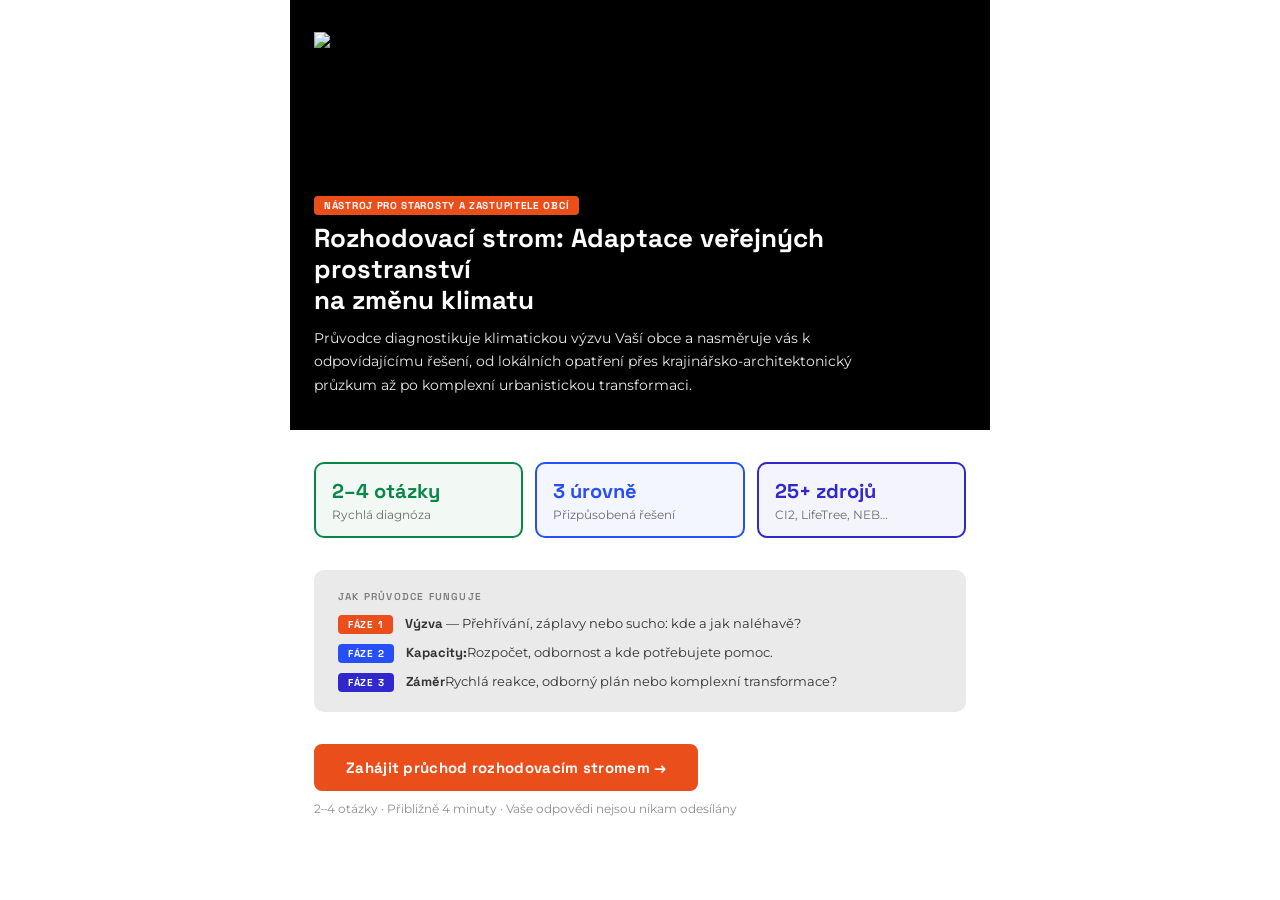
==== index.html @ 4f99ac8d "Rename klima-rozhodovaci-strom.html to index.html" ====
<!DOCTYPE html>
<html lang="cs">
<head>
<meta charset="UTF-8">
<meta name="viewport" content="width=device-width, initial-scale=1.0">
<title>Adaptace veřejných prostranství na změnu klimatu</title>
<link rel="preconnect" href="https://fonts.googleapis.com">
<link href="https://fonts.googleapis.com/css2?family=Space+Grotesk:wght@400;500;600;700&family=Montserrat:wght@400;500;600;700&display=swap" rel="stylesheet">
<style>
  *, *::before, *::after { box-sizing: border-box; margin: 0; padding: 0; }

  :root {
    --red:       #EA4E1B;
    --green:     #088747;
    --pink:      #F7B2C1;
    --yellow:    #F9B233;
    --blue:      #274FF8;
    --blue-dark: #3027CD;
    --white:     #FFFFFF;
    --gray:      #EAEAEA;
    --charcoal:  #333333;
    --black:     #000000;
    --c1: var(--green);
    --c2: var(--blue);
    --c3: var(--blue-dark);
  }

  body {
    font-family: 'Montserrat', sans-serif;
    background: #f5f5f5;
    color: var(--charcoal);
    min-height: 100vh;
  }

  #app {
    max-width: 700px;
    margin: 0 auto;
    background: var(--white);
    min-height: 100vh;
    padding: 0;
  }

  /* ── TYPOGRAPHY ── */
  .sg  { font-family: 'Space Grotesk', sans-serif; }
  .mt  { font-family: 'Montserrat', sans-serif; }
  .label { font-family: 'Space Grotesk', sans-serif; font-weight: 600; }
  .mono  { font-family: 'Space Grotesk', sans-serif; font-weight: 500; }

  /* ── VIEWS ── */
  .view { display: none; padding: 2rem 1.5rem; }
  .view.active { display: block; }

  /* ── INTRO HEADER ── */
  .intro-header {
    background: var(--black);
    margin: -2rem -1.5rem 2rem;
    padding: 2rem 1.5rem;
  }
  .intro-header h1 {
    font-family: 'Space Grotesk', sans-serif;
    font-size: 26px;
    font-weight: 700;
    color: var(--white);
    line-height: 1.2;
    margin: 8px 0 10px;
  }
  .intro-header p {
    font-size: 14px;
    color: var(--gray);
    line-height: 1.7;
    max-width: 540px;
  }

  /* ── PILL / BADGE ── */
  .pill {
    display: inline-block;
    font-family: 'Space Grotesk', sans-serif;
    font-weight: 700;
    font-size: 10px;
    letter-spacing: 0.07em;
    text-transform: uppercase;
    padding: 3px 10px;
    border-radius: 4px;
  }
  .pill-red   { background: var(--red);   color: var(--white); }
  .pill-green { background: var(--green); color: var(--white); }
  .pill-blue  { background: var(--blue);  color: var(--white); }
  .pill-dark  { background: var(--blue-dark); color: var(--white); }

  /* ── STAT CARDS ── */
  .stat-grid { display: grid; grid-template-columns: repeat(3,1fr); gap: 12px; margin-bottom: 2rem; }
  .stat-card { border-radius: 10px; padding: 14px 16px; border: 2px solid; }
  .stat-card .num { font-family: 'Space Grotesk', sans-serif; font-weight: 700; font-size: 20px; margin-bottom: 3px; }
  .stat-card .sub { font-size: 12px; opacity: 0.7; }

  /* ── INFO BOX ── */
  .info-box { background: var(--gray); border-radius: 10px; padding: 1.25rem 1.5rem; margin-bottom: 2rem; }
  .info-box .box-label { font-family: 'Space Grotesk', sans-serif; font-weight: 600; font-size: 10px; text-transform: uppercase; letter-spacing: 0.12em; opacity: 0.6; margin-bottom: 10px; }
  .phase-row { display: flex; align-items: flex-start; gap: 12px; margin-bottom: 8px; }
  .phase-row:last-child { margin-bottom: 0; }
  .phase-row p { font-size: 13px; line-height: 1.55; }
  .phase-row strong { font-family: 'Space Grotesk', sans-serif; }

  /* ── START BUTTON ── */
  .btn-start {
    background: var(--red);
    color: var(--white);
    border: none;
    border-radius: 8px;
    padding: 14px 32px;
    font-family: 'Space Grotesk', sans-serif;
    font-size: 15px;
    font-weight: 700;
    cursor: pointer;
    letter-spacing: 0.02em;
    transition: opacity 0.15s;
  }
  .btn-start:hover { opacity: 0.88; }
  .start-note { margin-top: 10px; font-size: 12px; opacity: 0.55; }

  /* ── PHASE INDICATOR ── */
  .phase-indicator {
    display: flex;
    gap: 8px;
    align-items: center;
    margin-bottom: 1.25rem;
  }
  .phase-step { display: flex; align-items: center; gap: 8px; }
  .phase-dot {
    width: 26px; height: 26px;
    border-radius: 50%;
    border: 2.5px solid;
    display: flex; align-items: center; justify-content: center;
    font-family: 'Space Grotesk', sans-serif;
    font-weight: 700;
    font-size: 11px;
    transition: all 0.2s;
    flex-shrink: 0;
  }
  .phase-dot.done, .phase-dot.active { color: var(--white); }
  .phase-dot.todo { background: transparent !important; }
  .phase-name {
    font-family: 'Space Grotesk', sans-serif;
    font-size: 12px;
    font-weight: 500;
    letter-spacing: 0.04em;
  }
  .phase-sep { font-size: 16px; font-weight: 700; color: var(--gray); }
  .phase-indicator .q-counter {
    margin-left: auto;
    font-family: 'Space Grotesk', sans-serif;
    font-size: 11px;
    font-weight: 600;
    opacity: 0.5;
    letter-spacing: 0.06em;
    text-transform: uppercase;
  }

  /* ── PROGRESS BAR ── */
  .progress-wrap { height: 4px; background: var(--gray); border-radius: 2px; margin-bottom: 2rem; overflow: hidden; }
  .progress-bar  { height: 100%; border-radius: 2px; transition: width 0.35s ease; }

  /* ── BREADCRUMB ── */
  .breadcrumb { display: flex; flex-wrap: wrap; gap: 6px; margin-bottom: 1.25rem; align-items: center; }
  .bc-tag {
    font-family: 'Space Grotesk', sans-serif;
    font-size: 11px;
    font-weight: 600;
    background: rgba(249,178,51,0.2);
    border: 1px solid var(--yellow);
    color: var(--charcoal);
    border-radius: 4px;
    padding: 3px 9px;
  }
  .bc-sep { color: var(--gray); font-size: 14px; font-weight: 700; }

  /* ── QUESTION ── */
  .question-block {
    border-left: 4px solid;
    padding-left: 1.25rem;
    margin-bottom: 1.75rem;
  }
  .question-block .phase-tag {
    font-family: 'Space Grotesk', sans-serif;
    font-size: 10px;
    font-weight: 600;
    text-transform: uppercase;
    letter-spacing: 0.14em;
    margin-bottom: 5px;
  }
  .question-block h2 {
    font-family: 'Space Grotesk', sans-serif;
    font-size: 21px;
    font-weight: 700;
    color: var(--black);
    line-height: 1.3;
    margin-bottom: 6px;
  }
  .question-block .hint { font-size: 13px; opacity: 0.65; line-height: 1.55; }

  /* ── OPTIONS ── */
  .options { display: grid; gap: 10px; margin-bottom: 1.5rem; }
  .option-btn {
    background: var(--white);
    border: 1.5px solid var(--gray);
    border-radius: 10px;
    padding: 15px 18px;
    cursor: pointer;
    text-align: left;
    font-family: 'Montserrat', sans-serif;
    transition: all 0.15s ease;
    display: flex;
    align-items: flex-start;
    gap: 14px;
    width: 100%;
  }
  .option-btn:hover { border-color: rgba(0,0,0,0.3); }
  .option-btn.selected { box-shadow: 0 0 0 3px rgba(0,0,0,0.08); }
  .radio-dot {
    width: 20px; height: 20px;
    border-radius: 50%;
    border: 2px solid var(--gray);
    flex-shrink: 0;
    margin-top: 2px;
    display: flex; align-items: center; justify-content: center;
    transition: all 0.15s;
  }
  .radio-inner { width: 8px; height: 8px; border-radius: 50%; background: var(--white); display: none; }
  .option-btn.selected .radio-dot { border-color: var(--white); background: rgba(255,255,255,0.25); }
  .option-btn.selected .radio-inner { display: block; }
  .option-content { flex: 1; }
  .option-head { display: flex; justify-content: space-between; align-items: flex-start; gap: 8px; margin-bottom: 3px; }
  .option-text { font-family: 'Space Grotesk', sans-serif; font-weight: 600; font-size: 14px; transition: color 0.15s; }
  .option-desc { font-size: 12px; line-height: 1.55; opacity: 0.7; transition: color 0.15s; }
  .option-btn.selected .option-desc { opacity: 0.82; color: var(--white); }
  .level-hint {
    font-family: 'Space Grotesk', sans-serif;
    font-size: 10px;
    font-weight: 700;
    padding: 2px 7px;
    border-radius: 4px;
    flex-shrink: 0;
    text-transform: uppercase;
    letter-spacing: 0.06em;
  }

  /* ── NAV BUTTONS ── */
  .nav-row { display: flex; gap: 10px; align-items: center; flex-wrap: wrap; }
  .btn-proceed {
    border: none; border-radius: 8px;
    padding: 13px 28px;
    font-family: 'Space Grotesk', sans-serif;
    font-size: 14px; font-weight: 700;
    cursor: pointer;
    letter-spacing: 0.02em;
    transition: all 0.2s ease;
  }
  .btn-proceed:disabled { cursor: not-allowed; opacity: 0.5; background: var(--gray); color: var(--charcoal); }
  .btn-back {
    background: transparent; border: none;
    color: var(--charcoal);
    font-family: 'Space Grotesk', sans-serif;
    font-size: 13px; font-weight: 600;
    cursor: pointer; opacity: 0.55; padding: 4px 0;
  }
  .btn-back:hover { opacity: 1; }

  /* ── RESULT ── */
  .result-header {
    margin: -2rem -1.5rem 1.75rem;
    padding: 1.5rem 1.5rem;
  }
  .result-header .result-meta {
    display: flex; gap: 8px; margin-bottom: 8px; flex-wrap: wrap; align-items: center;
  }
  .result-header h2 {
    font-family: 'Space Grotesk', sans-serif;
    font-size: 24px; font-weight: 700;
    color: var(--white);
    line-height: 1.2;
    margin-bottom: 6px;
  }
  .result-header .subtitle { font-size: 13px; color: var(--white); opacity: 0.85; line-height: 1.6; max-width: 520px; }

  .profile-box { background: var(--gray); border-radius: 10px; padding: 14px 18px; margin-bottom: 1.5rem; }
  .profile-box .box-label { font-family: 'Space Grotesk', sans-serif; font-weight: 600; font-size: 10px; text-transform: uppercase; letter-spacing: 0.1em; margin-bottom: 8px; }
  .profile-tags { display: flex; flex-wrap: wrap; gap: 6px; }
  .profile-tag {
    font-family: 'Space Grotesk', sans-serif;
    font-size: 12px; font-weight: 600;
    background: var(--white);
    border: 1.5px solid var(--gray);
    color: var(--charcoal);
    border-radius: 5px; padding: 4px 10px;
  }

  .meta-grid { display: grid; grid-template-columns: repeat(3,1fr); gap: 10px; margin-bottom: 1.5rem; }
  .meta-card { background: var(--gray); border-radius: 8px; padding: 12px 14px; }
  .meta-card .mc-label { font-size: 10px; text-transform: uppercase; letter-spacing: 0.1em; opacity: 0.55; margin-bottom: 3px; font-family: 'Space Grotesk', sans-serif; }
  .meta-card .mc-val { font-family: 'Space Grotesk', sans-serif; font-size: 12px; font-weight: 600; color: var(--black); line-height: 1.4; }

  .description {
    font-size: 14px; line-height: 1.75; margin-bottom: 1.75rem;
    border-left: 3px solid;
    padding-left: 1rem;
  }

  .steps-label { font-family: 'Space Grotesk', sans-serif; font-size: 10px; font-weight: 600; text-transform: uppercase; letter-spacing: 0.12em; margin-bottom: 10px; }
  .steps-list { display: grid; gap: 10px; margin-bottom: 1.75rem; }
  .step-item { display: flex; gap: 14px; align-items: flex-start; background: var(--gray); border-radius: 8px; padding: 14px 16px; }
  .step-num {
    border-radius: 50%;
    width: 26px; height: 26px;
    display: flex; align-items: center; justify-content: center;
    font-family: 'Space Grotesk', sans-serif;
    font-size: 11px; font-weight: 700;
    color: var(--white);
    flex-shrink: 0; margin-top: 1px;
  }
  .step-name { font-family: 'Space Grotesk', sans-serif; font-weight: 600; font-size: 14px; color: var(--black); margin-bottom: 3px; }
  .step-desc { font-size: 13px; line-height: 1.6; opacity: 0.8; }

  .next-step-box { border-radius: 10px; padding: 16px 18px; margin-bottom: 1.5rem; border: 1.5px solid; }
  .next-step-box .ns-label { font-family: 'Space Grotesk', sans-serif; font-size: 10px; font-weight: 600; text-transform: uppercase; letter-spacing: 0.12em; margin-bottom: 5px; }
  .next-step-box p { font-size: 14px; line-height: 1.7; color: var(--black); }

  .upgrade-box { display: flex; gap: 12px; align-items: flex-start; background: var(--gray); border-radius: 8px; padding: 14px 16px; margin-bottom: 1.5rem; }
  .upgrade-box .arrow { font-size: 18px; flex-shrink: 0; margin-top: 1px; color: var(--yellow); }
  .upgrade-box p { font-size: 13px; line-height: 1.6; }

  /* SOURCES */
  .section-label { font-family: 'Space Grotesk', sans-serif; font-size: 10px; font-weight: 600; text-transform: uppercase; letter-spacing: 0.12em; opacity: 0.6; margin-bottom: 10px; color: var(--charcoal); }
  .sources-list { display: grid; gap: 7px; margin-bottom: 1.5rem; }
  .source-row { display: flex; gap: 10px; align-items: baseline; font-size: 13px; }
  .source-tag { font-family: 'Space Grotesk', sans-serif; font-size: 11px; font-weight: 700; padding: 1px 8px; border-radius: 4px; flex-shrink: 0; }

  /* LITERATURE */
  .lit-section { border-top: 2px solid var(--gray); padding-top: 1.5rem; margin-bottom: 1.5rem; }
  .lit-label { font-family: 'Space Grotesk', sans-serif; font-size: 10px; font-weight: 600; text-transform: uppercase; letter-spacing: 0.12em; margin-bottom: 12px; }
  .lit-list { display: grid; gap: 10px; }
  .lit-item { background: var(--gray); border-radius: 8px; padding: 14px 16px; border-left: 3px solid; }
  .lit-title { font-family: 'Space Grotesk', sans-serif; font-weight: 600; font-size: 14px; color: var(--black); margin-bottom: 2px; }
  .lit-author { font-family: 'Space Grotesk', sans-serif; font-size: 11px; font-weight: 500; margin-bottom: 6px; letter-spacing: 0.04em; }
  .lit-desc { font-size: 13px; line-height: 1.6; opacity: 0.8; margin-bottom: 5px; }
  .lit-url { font-family: 'Space Grotesk', sans-serif; font-size: 11px; opacity: 0.55; }

  .btn-show-more {
    margin-top: 12px; background: transparent;
    border: 1.5px solid;
    border-radius: 7px; padding: 8px 18px;
    font-family: 'Space Grotesk', sans-serif;
    font-size: 12px; font-weight: 700; letter-spacing: 0.04em;
    cursor: pointer;
  }

  /* FOOTER ACTIONS */
  .result-footer { border-top: 1px solid var(--gray); padding-top: 1.25rem; display: flex; gap: 10px; flex-wrap: wrap; align-items: center; }
  .btn-restart {
    background: var(--black); color: var(--white); border: none;
    border-radius: 7px; padding: 10px 22px;
    font-family: 'Space Grotesk', sans-serif; font-size: 13px; font-weight: 700;
    cursor: pointer;
  }
  .btn-edit {
    background: transparent; border: 1.5px solid var(--gray);
    color: var(--charcoal); border-radius: 7px; padding: 10px 18px;
    font-family: 'Space Grotesk', sans-serif; font-size: 13px; font-weight: 600;
    cursor: pointer;
  }
  .footer-contact { margin-left: auto; font-size: 12px; opacity: 0.6; }

  @media (max-width: 480px) {
    .stat-grid { grid-template-columns: repeat(3,1fr); gap: 8px; }
    .stat-card .num { font-size: 16px; }
    .meta-grid { grid-template-columns: 1fr 1fr; }
    .meta-grid .meta-card:last-child { grid-column: span 2; }
  }
</style>
</head>
<body
<div id="app">

  <!-- ── INTRO ── -->
  <div id="view-intro" class="view active">
    <div class="intro-header">
      <img src="Be_Ready_logo.png" style="height:150px; margin-bottom:12px; display:block;">
      <span class="pill pill-red">Nástroj pro starosty a zastupitele obcí</span>
      <h1>Rozhodovací strom: Adaptace veřejných prostranství<br>na změnu klimatu</h1>
      <p>Průvodce diagnostikuje klimatickou výzvu Vaší obce a nasměruje vás k odpovídajícímu řešení, od lokálních opatření přes krajinářsko-architektonický průzkum až po komplexní urbanistickou transformaci.</p>
    </div>

    <div class="stat-grid">
      <div class="stat-card" style="border-color:var(--green);background:rgba(8,135,71,0.05)">
        <div class="num" style="color:var(--green)">2–4 otázky</div>
        <div class="sub">Rychlá diagnóza</div>
      </div>
      <div class="stat-card" style="border-color:var(--blue);background:rgba(39,79,248,0.05)">
        <div class="num" style="color:var(--blue)">3 úrovně</div>
        <div class="sub">Přizpůsobená řešení</div>
      </div>
      <div class="stat-card" style="border-color:var(--blue-dark);background:rgba(48,39,205,0.05)">
        <div class="num" style="color:var(--blue-dark)">25+ zdrojů</div>
        <div class="sub">CI2, LifeTree, NEB…</div>
      </div>
    </div>

    <div class="info-box">
      <div class="box-label">Jak průvodce funguje</div>
      <div class="phase-row">
        <span class="pill pill-red" style="flex-shrink:0;margin-top:2px">Fáze 1</span>
        <p><strong>Výzva</strong> — Přehřívání, záplavy nebo sucho: kde a jak naléhavě?</p>
      </div>
      <div class="phase-row">
        <span class="pill pill-blue" style="flex-shrink:0;margin-top:2px">Fáze 2</span>
        <p><strong>Kapacity:</strong>Rozpočet, odbornost a kde potřebujete pomoc.</p>
      </div>
      <div class="phase-row" style="margin-bottom:0">
        <span class="pill pill-dark" style="flex-shrink:0;margin-top:2px">Fáze 3</span>
        <p><strong>Záměr</strong>Rychlá reakce, odborný plán nebo komplexní transformace?</p>
      </div>
    </div>

    <button class="btn-start" onclick="startApp()">Zahájit průchod rozhodovacím stromem →</button>
    <p class="start-note">2–4 otázky · Přibližně 4 minuty · Vaše odpovědi nejsou nikam odesílány</p>
  </div>

  <!-- ── QUESTION ── -->
  <div id="view-question" class="view">
    <div class="phase-indicator" id="phase-indicator"></div>
    <div class="progress-wrap"><div class="progress-bar" id="progress-bar"></div></div>
    <div class="breadcrumb" id="breadcrumb"></div>
    <div class="question-block" id="question-block">
      <div class="phase-tag" id="q-phase-tag"></div>
      <h2 id="q-text"></h2>
      <p class="hint" id="q-hint"></p>
    </div>
    <div class="options" id="options-list"></div>
    <div class="nav-row">
      <button class="btn-proceed" id="btn-proceed" disabled onclick="proceed()">Pokračovat →</button>
      <button class="btn-back" id="btn-back" onclick="goBack()">← Úvod</button>
    </div>
  </div>

  <!-- ── RESULT ── -->
  <div id="view-result" class="view">
    <div class="result-header" id="result-header">
      <div class="result-meta" id="result-meta"></div>
      <h2 id="result-title"></h2>
      <p class="subtitle" id="result-subtitle"></p>
    </div>
    <div class="breadcrumb" id="result-breadcrumb"></div>
    <div class="profile-box" id="profile-box">
      <div class="box-label" id="profile-label"></div>
      <div class="profile-tags" id="profile-tags"></div>
    </div>
    <div class="meta-grid" id="meta-grid"></div>
    <p class="description" id="result-desc"></p>
    <div id="steps-section"></div>
    <div class="next-step-box" id="next-step-box">
      <div class="ns-label" id="ns-label"></div>
      <p id="next-step-text"></p>
    </div>
    <div id="upgrade-box"></div>
    <div class="sources-list" id="sources-list" style="margin-bottom:0"></div>
    <div style="margin-bottom:1.5rem"></div>
    <div class="lit-section" id="lit-section"></div>
    <div class="result-footer">
      <button class="btn-restart" onclick="restart()">← Začít znovu</button>
      <button class="btn-edit" onclick="editAnswers()">← Upravit odpovědi</button>
      <span class="footer-contact"><strong>JINAG</strong> — jinag.eu &nbsp;·&nbsp; <strong>CoolRegion</strong> — data.coolregion.eu</span>
    </div>
  </div>

</div>

<script>
// ══════════════════════════════════════════════════════════════════
// DATA
// ══════════════════════════════════════════════════════════════════

const TREE = {
  problem: {
    fazeLabel:"Porozumění výzvě", fazeIndex:0,
    otazka:"Jaký klimatický problém je ve Vaší obci nejviditelnější?",
    napoveda:"Vyberte klimatický problém, který dnes nejvíce ovlivňuje vaše obyvatele.",
    moznosti:[
      {id:"teplo",   text:"Nadměrné vedro a přehřívání veřejného prostravtsví",         popis:"Lokální tepelný ostrov, chybí stín, obyvatelé se vyhýbají tomu pobývat venku",  next:"nalehavost_ostatni"},
      {id:"dest",    text:"Přívalové srážky, záplavy a rychlý odtok vody", popis:"Přetížená kanalizace, zaplavené ulice, srážky se nevyužívají",      next:"nalehavost_ostatni"},
      {id:"sucho",   text:"Sucho, umírající nebo chybějící zeleň",         popis:"Stresovaná vegetace, chřadnoucí stromy, nedostatek vody pro zálivku",next:"nalehavost_ostatni"},
      {id:"vsechno", text:"Kombinace více klimatických stresů najednou",   popis:"Vedro, záplavy i sucho aneb obec řeší více výzev současně",            next:"nalehavost_vsechno"},
    ],
  },
  nalehavost_vsechno:{
    fazeLabel:"Porozumění výzvě", fazeIndex:0,
    otazka:"Jak naléhavě obyvatelé vnímají kombinaci těchto problémů?",
    napoveda:"Při kombinaci více výzev je naléhavost klíčovým faktorem pro volbu přístupu.",
    moznosti:[
      {id:"kriticke",   text:"Způsobuje vážné škody nebo zdravotní rizika",  popis:"Škody na majetku, zdravotní dopady, viditelná krize",             next:{result:3}},
      {id:"zhorsuje",   text:"Každý rok se situace zhoršuje, lidé si stěžují",popis:"Rostoucí nespokojenost, viditelné zhoršení prostředí",           next:"cil_vsechno"},
      {id:"proaktivni", text:"Jednáme proaktivně — ještě žádná velká krize", popis:"Chceme být před problémem o krok napřed",                         next:"cil_vsechno"},
    ],
  },
  cil_vsechno:{
    fazeLabel:"Váš záměr", fazeIndex:2,
    otazka:"Co je pro vaši obec v tuto chvíli nejdůležitější?",
    napoveda:"Zvolte, co je nejupřímnější — ne co zní nejambiciózněji.",
    moznosti:[
      {id:"transformace",text:"Komplexní dlouhodobá proměna celé obce",  popis:"Zásadně přeměnit fungování veřejných prostranství a infrastruktury",next:{result:3}},
      {id:"rychle",      text:"Viditelné výsledky ještě tuto sezónu",    popis:"Něco, co obyvatelé rychle uvidí, využijí a ocení",                  next:"rozpocet_vsechno"},
      {id:"plan",        text:"Nejprve odborná analýza a plán",          popis:"Porozumět celkovému obrazu před přijetím zásadních závazků",         next:"rozpocet_vsechno"},
    ],
  },
  rozpocet_vsechno:{
    fazeLabel:"Vaše kapacity", fazeIndex:1,
    otazka:"Jaký rozpočet je vaše obec schopna reálně mobilizovat?",
    napoveda:"Zahrňte i dotace nebo prostředky EU, o které se momentálně ucházíte.",
    moznosti:[
      {id:"maly",   text:"Do 500 000 Kč",              popis:"Malé cílené intervence z provozního rozpočtu",             next:{result:2}},
      {id:"stredni",text:"500 000 – 2 500 000 Kč",    popis:"Výraznější projekt s odbornou podporou a ev. dotací",       next:{result:2}},
      {id:"velky",  text:"2 500 000 – 12 000 000 Kč", popis:"Významná transformace, pravděpodobně s dotační podporou",   next:{result:3}},
      {id:"velky2", text:"Nad 12 000 000 Kč",         popis:"Zásadní investice se spolufinancováním EU nebo státu",      next:{result:3}},
    ],
  },
  nalehavost_ostatni:{
    fazeLabel:"Porozumění výzvě", fazeIndex:0,
    otazka:"Jak naléhavě obyvatelé tento problém pociťují?",
    napoveda:"Buďte upřímní, tato odpověď přímo určuje doporučený postup.",
    moznosti:[
      {id:"kriticke",   text:"Způsobuje vážné škody nebo zdravotní rizika",  popis:"Škody na majetku, zdravotní dopady, viditelná krize",             next:"kde_ostatni"},
      {id:"zhorsuje",   text:"Každý rok se situace zhoršuje, lidé si stěžují",popis:"Rostoucí nespokojenost, viditelné zhoršení prostředí",           next:{result:2}},
      {id:"proaktivni", text:"Jednáme proaktivně — ještě žádná velká krize", popis:"Chceme být před problémem o krok napřed",                         next:"kapacita_ostatni"},
    ],
  },
  kde_ostatni:{
    fazeLabel:"Porozumění výzvě", fazeIndex:0,
    otazka:"Kde se problém projevuje nejcitelněji?",
    napoveda:"Rozsah zasaženého území určuje, zda potřebujete systémový nebo lokální přístup.",
    moznosti:[
      {id:"vsude",   text:"Napříč celou obcí — systémový problém",   popis:"Žádné jedno místo — je to o celkové klimatické odolnosti území", next:{result:3}},
      {id:"namesti", text:"Centrální náměstí nebo veřejný plac",     popis:"Konkrétní plocha, která naléhavě potřebuje pozornost",           next:{result:2}},
      {id:"ulice",   text:"Ulice a silniční koridory",               popis:"Liniové prostory — přehřáté, bez stínu, špatně odvodněné",      next:{result:2}},
      {id:"parky",   text:"Parky a zelené plochy",                   popis:"Stávající zeleň, která trpí, nebo oblasti, kde výrazně chybí",  next:{result:2}},
      {id:"sidliste",text:"Sídlištní zástavba a vnitroblky",         popis:"Veřejná zeleň na sídlišti neplní svou funkci",                  next:{result:2}},
    ],
  },
  kapacita_ostatni:{
    fazeLabel:"Vaše kapacity", fazeIndex:1,
    otazka:"Jakou odbornou kapacitu vaše obec disponuje?",
    napoveda:"Přemýšlejte o technických zaměstnancích a jejich relevantních zkušenostech.",
    moznosti:[
      {id:"silna",   text:"Zvládneme to interně",                        popis:"Zaměstnanci s technickým zázemím relevantním pro tuto výzvu",    next:"cil_ostatni"},
      {id:"castecna",text:"Máme odborníky, ale ne pro klimatická témata",popis:"Technický personál bez zkušeností s klimatickou adaptací",       next:{result:2}},
      {id:"zadna",   text:"Potřebujeme plnou externí podporu",           popis:"Žádná relevantní odborná kapacita uvnitř úřadu",                 next:{result:2}},
    ],
  },
  cil_ostatni:{
    fazeLabel:"Váš záměr", fazeIndex:2,
    otazka:"Co je pro vaši obec v tuto chvíli nejdůležitější?",
    napoveda:"Máte silnou interní kapacitu — co s ní chcete v tuto sezónu dosáhnout?",
    moznosti:[
      {id:"rychle",      text:"Viditelné výsledky ještě tuto sezónu",   popis:"Něco, co obyvatelé rychle uvidí, využijí a ocení",               next:{result:1}},
      {id:"plan",        text:"Nejprve odborná analýza a plán",         popis:"Porozumět celkovému obrazu před přijetím zásadních závazků",      next:{result:2}},
      {id:"transformace",text:"Komplexní dlouhodobá proměna celé obce", popis:"Zásadně přeměnit fungování veřejných prostranství a infrastruktury",next:{result:2}},
    ],
  },
};

const NODE_LABELS = {
  problem:             {teplo:"Přehřívání",       dest:"Záplavy",       sucho:"Sucho a zeleň",  vsechno:"Kombinace stresů"},
  nalehavost_vsechno:  {kriticke:"Kritické",      zhorsuje:"Zhoršuje se",proaktivni:"Proaktivní"},
  nalehavost_ostatni:  {kriticke:"Kritické",      zhorsuje:"Zhoršuje se",proaktivni:"Proaktivní"},
  kde_ostatni:         {vsude:"Celá obec",         namesti:"Náměstí",    ulice:"Ulice",          parky:"Parky",    sidliste:"Sídliště"},
  cil_vsechno:         {rychle:"Rychlé výsledky", plan:"Odborný plán",  transformace:"Transformace"},
  cil_ostatni:         {rychle:"Rychlé výsledky", plan:"Odborný plán",  transformace:"Transformace"},
  kapacita_ostatni:    {silna:"Silná interní",    castecna:"Částečná",  zadna:"Žádná"},
  rozpocet_vsechno:    {maly:"Do 500 tis.",       stredni:"500–2,5 mil.",velky:"2,5–12 mil.",   velky2:"Nad 12 mil."},
};

const PROBLEM_KROKY = {
  teplo:{
    1:[{n:"Okamžité stínění prioritních míst",p:"Plachtové stíny, pergoly, slunečníky — bez stavebního povolení, přemístitelné. Ideální pro náměstí, hřiště a zastávky."},
       {n:"Vodní a chladicí prvky",p:"Mlhoviště, pitné fontánky, malé vodní prvky. Dle metodiky HDV — vhodné pro náměstí i parkové plochy."},
       {n:"Strategická výsadba klimaticky odolných stromů",p:"30letý javor za horkého dne odpaří až 50 litrů vody. Prioritizujte místa bez stínu, kde lidé tráví čas."},
       {n:"Mobilní a kontejnerová zeleň",p:"Velké truhlíky a kontejnerové stromy — zlepšují mikroklima a umožňují testovat rozmístění před trvalou výsadbou."}],
    2:[{n:"Mikroklimatická analýza a mapa tepelných ostrovů",p:"Mapování přehřátých míst, větrných koridorů a distribuce stínu. Základ dle metodiky Voda ve městě."},
       {n:"Inventarizace zeleně a pasport dřevin",p:"Hodnotu každého stromu lze spočítat kalkulačkou AOPK ČR — základ pro odůvodnění investic a dotačních žádostí."},
       {n:"Návrh modro-zelené infrastruktury pro chlazení",p:"Propojený systém stromů, dešťových záhonů a vodních prvků. Každý strom potřebuje 15–30 m³ prokořenitelného prostoru (BGG standard)."}],
    3:[{n:"Chlazení jako závazná podmínka soutěže",p:"Zadání architektonické soutěže musí zahrnovat modro-zelenou infrastrukturu a HDV jako závazné podmínky — ne doplněk."},
       {n:"Redesign ulic s integrovaným stíněním a zelenou fasádou",p:"Ulice jako příležitost pro BGG infrastrukturu: prokořenitelné substráty, biouhel, regulace odtoku a stromořadí."}],
  },
  dest:{
    1:[{n:"Propustné povrchy a dešťové záhony",p:"Štěrkový trávník zasakuje o třetinu více než běžný. Propustná dlažba zachytí srážky přímo v místě dopadu."},
       {n:"Odpojení svodů ze střech do vsaku nebo záhonu",p:"Jednoduché a levné opatření — voda ze střech zásobuje záhony nebo vsakuje místo odtékání do přetížené kanalizace."},
       {n:"Identifikace kritických míst odtoku",p:"Zjistit, kde voda škodí, a nainstalovat příčné žlaby nebo přesměrovat odtok do vegetace."}],
    2:[{n:"HDV analýza a problémová mapa odtoku",p:"Komplexní analýza dle metodiky Voda ve městě — mapování nepropustných ploch, odlehčovacích komor a rizikových míst záplav."},
       {n:"Návrh systému hospodaření se srážkovými vodami",p:"Akumulační nádrže, vsakovací průlehy, dešťové záhony jako provázaný systém — ne izolované prvky."},
       {n:"Pasport kanalizace a analýza oddělitelnosti",p:"Zjistit, kde lze oddělit splaškovou a dešťovou kanalizaci a omezit přetěžování ČOV při přívalech."}],
    3:[{n:"HDV jako závazná podmínka urbanistické soutěže",p:"Každý park, parkoviště, dvorek a hřiště musí řešit hospodaření se srážkovou vodou dle katalogu opatření HDV."},
       {n:"Koordinace se správci sítí od prvního dne",p:"Sítě a kanalizace je třeba koordinovat od začátku projektu — ne řešit dodatečně po návrhu."}],
  },
  sucho:{
    1:[{n:"Strategická výsadba klimaticky odolných dřevin",p:"Klimaticky odolné druhy: lípa, dub, platan, jerlín. Zálivka je klíčová v prvních 3–5 letech."},
       {n:"Mobilní nádrže na dešťovou vodu pro zálivku",p:"Akumulace dešťové vody ze střech pro zálivku veřejné zeleně místo plýtvání pitnou vodou z vodovodu."},
       {n:"Zahájit evidenci zeleně — pasport a plán údržby",p:"Obec bez pasportu neví, co má, natož jak o to pečovat. Bez plánu údržby zeleň systematicky chřadne."}],
    2:[{n:"Dendrologický průzkum a inventarizace zeleně",p:"Zjistit stav každého stromu, druhové složení a výhled. Základ pro generel zeleně, pasport a plán péče."},
       {n:"Generel zeleně a plán výsadeb",p:"Strategický dokument určující, kde a co sázet v horizontu 10–20 let. Musí zahrnovat klimaticky odolné druhy."},
       {n:"Návrh zálivky ze srážkových vod",p:"Propojit výsadby s akumulací dešťové vody — stromy bez přístupu srážkové vody jen přežívají."}],
    3:[{n:"Systémová péče o zeleň jako součást transformace",p:"Plán údržby, pasport a dendrologický průzkum jsou podmínkou úspěchu od prvního dne."},
       {n:"Multidisciplinární přístup ke zelené infrastruktuře",p:"Krajina, zeleň a hospodaření s vodou musí být řešeny jako jeden provázaný systém."}],
  },
  vsechno:{
    1:[{n:"Prioritizovat jedno konkrétní místo a tam ukázat výsledek",p:"Při více problémech najednou: vybrat jednu lokalitu a demonstrovat výsledky. Hybnost a viditelnost jsou důležité."},
       {n:"Základní dokumentace — zjistit, co obec vůbec má",p:"Pasport zeleně, přehled zpevněných ploch a stav kanalizace. Bez dat nelze ani plánovat, ani žádat o dotace."}],
    2:[{n:"Komplexní analýza území — problémová mapa",p:"Mapování tepelných ostrovů, odtokových cest, stavu zeleně a nepropustných ploch jako podklad pro etapový plán."},
       {n:"Etapový plán s propojením témat",p:"Teplo, voda i zeleň se navzájem ovlivňují — krajinářský architekt je klíčový pro jejich propojení."}],
    3:[{n:"Meziodborová pracovní skupina od prvního dne",p:"Rezortismus je hlavní příčinou systémového selhání v péči o veřejný prostor."},
       {n:"Systémová strategie klimatické adaptace",p:"Zpracovat místní adaptační strategii dle metodiky CI2 — analýza zranitelnosti, výběr opatření, implementační plán."}],
  },
};

const RESULT_DATA = {
  1:{
    ac:"#088747", stitek:"Úroveň 1",
    nazev:"Rychlá klimatická opatření",
    podtitul:"Okamžitá, nákladově nenáročná opatření, která vaše obec může realizovat ještě tuto sezónu",
    tym:"Pracovníci obce + místní dodavatelé", cas:"1–3 měsíce", rozpocet:"Do 500 000 Kč",
    popis:"Vaše situace volá po praktických opatřeních s rychlým viditelným efektem. Nevyžadují složité výběrové řízení a zvládnete je řídit stávajícím personálem — ideální pro budování hybnosti a demonstraci aktivity směrem k obyvatelům.",
    dalsiKrok:"Jakmile tato opatření přinesou výsledky, využijte je jako argument k poptávce krajinářského architekta pro dlouhodobější strategii — nebo podejte žádost o dotaci pro Úroveň 2.",
    zdroje:[
      {s:"Dotace",        t:"Státní fond životního prostředí — sfzp.cz"},
      {s:"Inspirace CZ",  t:"Adapterra Awards — adapterra.cz"},
      {s:"Inspirace EU",  t:"NEB Prizes — prizes.new-european-bauhaus.europa.eu"},
      {s:"Odborník",      t:"Registr odborníků SZKT — szkt.cz"},
      {s:"SZKT Speciál",  t:"Správa zeleně v kostce (zdarma PDF) — szkt.cz/vyrobek/zahrada-park-krajina-special-2025"},
      {s:"Průvodce CI2",  t:"Jak na změnu klimatu v malých obcích — adaptace.klimasemeni.cz"},
      {s:"Zálivka stromů",t:"Aplikace Zalej mě! — zapojení občanů do péče o stromy"},
      {s:"Hodnota stromu",t:"Kalkulačka AOPK ČR — od2021.safetrees.cz/strom.html"},
      {s:"Veřejné prostory",t:"LifeTreeCheck — lifetreecheck.eu/cs/library"},
    ],
    literatura:[
      {titul:"O stromech v ulicích",              autor:"Kateřina Vídenová (ed.), Arnika 2022",  popis:"Praktické návody: výsadba stromu v ulici, zálivka, co hlídat při koupi stromů.",url:"arnika.org/o-stromech-v-ulicich"},
      {titul:"Voda ve městě — Metodika HDV",      autor:"ČVUT & UJEP, certifikováno MŽP 2021",  popis:"Katalog 21 opatření pro hospodaření s dešťovou vodou — dešťové záhony, propustné dlažby, vodní prvky.",url:"lifetreecheck.eu/cs/library/voda-ve-meste"},
      {titul:"Jak na změnu klimatu v malých městech a obcích",autor:"CI2, o. p. s., prosinec 2024",popis:"Průvodce pro samosprávy s kartami problémů. Tepelný ostrov (s. 15), Zpevněné plochy (s. 16), Nedostatek stínu (s. 17), Nefunkční parky (s. 20).",url:"adaptace.klimasemeni.cz"},
      {titul:"Katalog přírodě blízkých opatření", autor:"Institut plánování a rozvoje hl. m. Prahy, 2021",popis:"Zelené střechy, dešťové záhony, průlehy a průsakové pásy.",url:"adaptacepraha.cz/katalog"},
      {titul:"Metodické doporučení k sekání trávy",autor:"Climarchi / MŽP",popis:"Správa travnatých ploch s důrazem na biodiverzitu a snížení provozních nákladů.",url:"climarchibase.cz/publikace-metodiky"},
      {titul:"Jak na udržitelné obce",            autor:"RIS — Regionální informační servis",    popis:"Praktický průvodce pro malé a střední obce — od energetiky po veřejný prostor a zeleň.",url:"risy.cz"},
      {titul:"Kvalitní veřejné prostory",         autor:"LifeTreeCheck, 2023",                   popis:"Principy tvorby kvalitních veřejných prostorů zaměřené na pohodu obyvatel, přírodu a klimatickou odolnost.",url:"lifetreecheck.eu/cs/library/kvalitni-verejne-prostory"},
      {titul:"Správa zeleně v kostce (ZPK Speciál 2025)",autor:"SZKT, 2025",popis:"Mimořádné vydání pro zastupitele zodpovědné za správu zeleně. Ke stažení zdarma.",url:"szkt.cz/vyrobek/zahrada-park-krajina-special-2025"},
    ],
  },
  2:{
    ac:"#274FF8", stitek:"Úroveň 2",
    nazev:"Krajinářsko-architektonický průzkum",
    podtitul:"Objednejte odborného krajinářského architekta pro analýzu situace a komplexní plán opatření",
    tym:"Krajinářský architekt + specialista na HDV", cas:"6–18 měsíců", rozpocet:"500 000 – 2 500 000 Kč",
    popis:"Vaše situace vyžaduje zapojení odborného krajinářského architekta. Klíčové je propojit modrou a zelenou složku — stromy potřebují vodu a voda potřebuje stromy. Bez koordinace vznikají izolovaná řešení, která neplní svůj ekosystémový potenciál.",
    dalsiKrok:"Krajinářský architekt identifikuje, zda je nutné zapojit silniční infrastrukturu nebo budovy — a vytvoří základ pro případný postup na Úroveň 3. Ověřte dostupné výzvy SFŽP a OPŽP.",
    zdroje:[
      {s:"Najít architekta",t:"Registr krajinářských architektů SZKT — szkt.cz/clenove"},
      {s:"Standard výsadby",t:"Standard pro stromořadí IPR Praha — iprpraha.cz"},
      {s:"HDV metodika",    t:"Voda ve městě (zdarma PDF) — vodavemeste.cz"},
      {s:"Dotace",          t:"SFŽP + Nadace Partnerství — sfzp.cz | nadacepartnerstvi.cz"},
      {s:"SZKT Speciál",    t:"Správa zeleně v kostce (zdarma PDF) — szkt.cz/vyrobek/zahrada-park-krajina-special-2025"},
      {s:"Vzdělávání",      t:"Semináře Počítáme s vodou — pocitamesvodou.cz"},
      {s:"Sídla a adaptace",t:"Adaptace sídel — adaptacesidel.cz"},
      {s:"Co-design",       t:"Placemaking — lifetreecheck.eu/cs/library/placemaking-we-built-our-cities-around-places"},
    ],
    literatura:[
      {titul:"Voda ve městě — Metodika HDV",      autor:"ČVUT & UJEP, certifikováno MŽP 2021",popis:"Kompletní procesní postup HDV: od koncepce přes zadání a projekci až po údržbu. Příklady z Litoměřic, Mikulova a Olomouce.",url:"lifetreecheck.eu/cs/library/voda-ve-meste"},
      {titul:"Jak na změnu klimatu v malých městech a obcích",autor:"CI2, o. p. s., prosinec 2024",popis:"Relevantní karty: Absence evidence zeleně (s. 18), Přehřívání bez stromořadí (s. 19), Lokální přívalové povodně (s. 24), Rychlý odtok srážek (s. 25).",url:"adaptace.klimasemeni.cz"},
      {titul:"BGG manuál Livable Street",         autor:"Edge (Švédsko), překlad K2N Landscape",popis:"Manuál modro-zeleno-šedé infrastruktury: prokořenitelné substráty, biouhel, regulace odtoku, koexistence se sítěmi.",url:"bluegreengrey.edges.se"},
      {titul:"Klimaticky odolné a obyvatelné město",autor:"LifeTreeCheck, 2023",popis:"Publikace o tepelném ostrovu, zelené infrastruktuře a nástrojích pro hodnocení klimatické odolnosti.",url:"lifetreecheck.eu/cs/library/livable-and-resilient-city"},
      {titul:"Jak připravit obec na klimatickou změnu",autor:"LifeTreeCheck, 2023",popis:"Od identifikace rizik přes výběr opatření po jejich implementaci a monitoring na úrovni obce.",url:"lifetreecheck.eu/cs/library/jak-pripravit-obec-na-klimatickou-zmenu"},
      {titul:"Metodika plánování veřejných prostranství malých obcí",autor:"LifeTreeCheck, 2023",popis:"Procesní návod pro obce do 2 000 obyvatel — jak plánovat, zadávat a realizovat veřejná prostranství s ohledem na klima.",url:"lifetreecheck.eu/cs/library/metodika-planovani-verejnych-prostranstvi-obci"},
      {titul:"Jak vytvářet veřejné prostory s lidmi a pro ně",autor:"LifeTreeCheck, 2023",popis:"Průvodce participativní tvorbou veřejných prostranství — metody zapojení obyvatel, komunitní workshopy.",url:"lifetreecheck.eu/cs/library/placemaking-we-built-our-cities-around-places"},
      {titul:"Metodika tvorby místní adaptační strategie",autor:"CI2, o. p. s.",popis:"Návod pro zpracování místní adaptační strategie — analýza zranitelnosti, výběr opatření, implementační plán.",url:"adaptace.ci2.co.cz"},
      {titul:"Klima a územní plán",               autor:"Arnika, 2023",popis:"Jak zapracovat klimatická opatření do územního plánování — zeleň, propustné povrchy, protipovodňová opatření.",url:"arnika.org/klima-a-uzemni-plan"},
      {titul:"Správa zeleně v kostce (ZPK Speciál 2025)",autor:"SZKT, 2025",popis:"Klíčový zdroj pro zadání průzkumu a kontrolu kvality péče o zeleň. Ke stažení zdarma.",url:"szkt.cz/vyrobek/zahrada-park-krajina-special-2025"},
    ],
  },
  3:{
    ac:"#3027CD", stitek:"Úroveň 3",
    nazev:"Multidisciplinární urbanistická transformace",
    podtitul:"Architektonická soutěž integrující krajinu, infrastrukturu, budovy a zeleň jako jeden systém",
    tym:"Krajinářští architekti · Architekti · Dopravní inženýři · Hydrologové · Ekologové", cas:"2–5 let", rozpocet:"Nad 2 500 000 Kč (obvykle s EU spolufinancováním)",
    popis:"Rozsah vašich výzev vyžaduje komplexní, multidisciplinární přístup. Urbanistická soutěž přivádí specialisty, kteří společně vytvoří vizi, kde veřejný prostor, komunikace, budovy a příroda tvoří jeden integrovaný systém.",
    dalsiKrok:"Začněte přípravou soutěžních podmínek za pomoci ČKA. Zřiďte meziodborovou pracovní skupinu — rezortismus je hlavní příčinou systémového selhání v péči o veřejný prostor.",
    zdroje:[
      {s:"Archit. soutěže",t:"Česká komora architektů — cka.cz"},
      {s:"Krajinářství",   t:"SZKT — szkt.cz"},
      {s:"HDV metodika",   t:"Voda ve městě (zdarma PDF) — vodavemeste.cz"},
      {s:"Průvodce CI2",   t:"Jak na změnu klimatu v malých obcích — adaptace.klimasemeni.cz"},
      {s:"EU dotace",      t:"LIFE Programme, Interreg, OPŽP — sfzp.cz"},
      {s:"Inspirace CZ",   t:"Adapterra Awards — adapterra.cz"},
      {s:"Inspirace EU",   t:"NEB Prizes — prizes.new-european-bauhaus.europa.eu"},
      {s:"NEB standard",   t:"NEB STAR — nebstar.eu"},
      {s:"EU projekt",     t:"BE-READY / Interreg Danube — interreg-danube.eu/projects/be-ready"},
      {s:"Zadávání",       t:"Odpovědné veřejné zakázky — portal-vz.cz/co-je-ovz"},
      {s:"Inspirace světová",t:"ArchDaily — archdaily.com"},
    ],
    literatura:[
      {titul:"Voda ve městě — Metodika HDV",      autor:"ČVUT & UJEP, certifikováno MŽP 2021",popis:"Systémový pohled na HDV v celém městě: územní plán, ulice, parky, parkoviště, vnitroblok, hřbitov.",url:"lifetreecheck.eu/cs/library/voda-ve-meste"},
      {titul:"Jak na změnu klimatu v malých městech a obcích",autor:"CI2, o. p. s., prosinec 2024",popis:"Relevantní: Nedostatek odborných zdrojů (s. 10), Efekt tepelného ostrova (s. 15), Nedostatečné propojení krajiny a sídla (s. 29), Absence izolační zeleně (s. 30).",url:"adaptace.klimasemeni.cz"},
      {titul:"BGG manuál Livable Street",         autor:"Edge (Švédsko), překlad K2N Landscape",popis:"Průkopnický manuál BGG infrastruktury — použit v projektech Seifertovy ulice v Praze. Klíčový pro zadání soutěže.",url:"bluegreengrey.edges.se"},
      {titul:"Modrozelená města",                 autor:"IEEP — Institut pro evropskou environmentální politiku",popis:"Analýza přínosů modrozelené infrastruktury pro česká města — ekonomické, sociální a ekosystémové benefity.",url:"ieep.cz"},
      {titul:"Města a sídelní krajina ČR v době změny klimatu",autor:"CI2, o. p. s.",popis:"Systémový pohled na česká sídla v kontextu klimatické krize — analýza zranitelnosti, typy opatření.",url:"ci2.co.cz"},
      {titul:"Naše krajina: adaptace krajiny na změnu klimatu",autor:"Nadace Via, 2. vydání 2024",popis:"Komplexní průvodce adaptací krajiny — od zemědělství a lesů po vodní toky a sídla.",url:"nadacevia.cz"},
      {titul:"New European Bauhaus Handbook (NEBULA)",autor:"Evropská komise / Build Up, 2023",popis:"Metodická příručka NEB — krásné, udržitelné a inkluzivní veřejné prostory. Vhodné pro přípravu soutěží financovaných EU.",url:"build-up.ec.europa.eu"},
      {titul:"NEB STAR — podpora kvality veřejné výstavby",autor:"NEB STAR, 2025",popis:"Rámec pro hodnocení kvality veřejné výstavby z hlediska NEB hodnot (krása, udržitelnost, inkluze).",url:"nebstar.eu"},
      {titul:"Odpovědné zadávání veřejných zakázek",autor:"Ministerstvo pro místní rozvoj ČR",popis:"Jak zahrnout environmentální, sociální a inovační kritéria do veřejných zakázek na stavby a služby.",url:"portal-vz.cz/co-je-ovz"},
      {titul:"Co-design v klimatické adaptaci (příklad z Budapešti)",autor:"Springer / Sustainability Science, 2025",popis:"Participativní co-design klimatických opatření — zkušenosti z Budapešti aplikovatelné na česká sídla.",url:"link.springer.com/article/10.1007/s43621-025-00975-7"},
    ],
  },
};

const PHASE_COLORS = ["#EA4E1B","#274FF8","#3027CD"];

// ══════════════════════════════════════════════════════════════════
// STATE
// ══════════════════════════════════════════════════════════════════

let history = [];
let currentNode = null;
let selected = null;
let currentResult = null;
let litExpanded = false;

// ══════════════════════════════════════════════════════════════════
// HELPERS
// ══════════════════════════════════════════════════════════════════

function getLabel(nodeId, answerId) {
  return (NODE_LABELS[nodeId] || {})[answerId] || answerId;
}

function hexAlpha(hex, alpha) {
  const r = parseInt(hex.slice(1,3),16);
  const g = parseInt(hex.slice(3,5),16);
  const b = parseInt(hex.slice(5,7),16);
  return `rgba(${r},${g},${b},${alpha})`;
}

function showView(id) {
  document.querySelectorAll('.view').forEach(v => v.classList.remove('active'));
  document.getElementById(id).classList.add('active');
  window.scrollTo(0,0);
}

// ══════════════════════════════════════════════════════════════════
// ACTIONS
// ══════════════════════════════════════════════════════════════════

function startApp() {
  history = []; selected = null; currentResult = null; litExpanded = false;
  currentNode = "problem";
  renderQuestion();
  showView("view-question");
}

function restart() {
  currentNode = null; history = []; selected = null; currentResult = null; litExpanded = false;
  showView("view-intro");
}

function proceed() {
  if (!selected) return;
  const node = TREE[currentNode];
  const choice = node.moznosti.find(m => m.id === selected);
  history.push({nodeId: currentNode, answerId: selected});
  selected = null;
  if (choice.next && choice.next.result) {
    currentResult = choice.next.result;
    renderResult();
    showView("view-result");
  } else {
    currentNode = choice.next;
    renderQuestion();
  }
}

function goBack() {
  if (history.length === 0) { showView("view-intro"); return; }
  const prev = history.pop();
  currentNode = prev.nodeId;
  selected = prev.answerId;
  renderQuestion();
}

function editAnswers() {
  if (history.length === 0) { showView("view-intro"); return; }
  const prev = history.pop();
  currentNode = prev.nodeId;
  selected = prev.answerId;
  currentResult = null;
  renderQuestion();
  showView("view-question");
}

function selectOption(id) {
  selected = id;
  // Update all buttons
  document.querySelectorAll('.option-btn').forEach(btn => {
    const nodeId = currentNode;
    const node = TREE[nodeId];
    const isSelected = btn.dataset.id === id;
    const choice = node.moznosti.find(m => m.id === btn.dataset.id);
    const ac = isSelected ? getNodeColor(node) : null;

    btn.classList.toggle('selected', isSelected);
    if (isSelected) {
      btn.style.background = ac;
      btn.style.borderColor = ac;
      btn.style.boxShadow = `0 0 0 3px ${hexAlpha(ac, 0.15)}`;
      btn.querySelector('.option-text').style.color = '#FFFFFF';
    } else {
      btn.style.background = '#FFFFFF';
      btn.style.borderColor = '#EAEAEA';
      btn.style.boxShadow = 'none';
      btn.querySelector('.option-text').style.color = '#000000';
    }
  });
  // Enable proceed button
  const btn = document.getElementById('btn-proceed');
  const ac = getNodeColor(TREE[currentNode]);
  btn.disabled = false;
  btn.style.background = ac;
  btn.style.color = '#FFFFFF';
}

function getNodeColor(node) {
  return PHASE_COLORS[node.fazeIndex] || PHASE_COLORS[0];
}

// ══════════════════════════════════════════════════════════════════
// RENDER QUESTION
// ══════════════════════════════════════════════════════════════════

function renderQuestion() {
  const node = TREE[currentNode];
  const ac = getNodeColor(node);

  // Phase indicator
  const labels = ["Výzva","Kapacity","Záměr"];
  const activePhase = node.fazeIndex;
  const donePhases = new Set(history.map(h => TREE[h.nodeId]?.fazeIndex).filter(f => f !== undefined && f !== activePhase));

  let phaseHtml = '';
  for (let f = 0; f < 3; f++) {
    const isDone = donePhases.has(f);
    const isActive = f === activePhase;
    const c = PHASE_COLORS[f];
    const dotBg = (isDone || isActive) ? c : 'transparent';
    const dotColor = (isDone || isActive) ? '#FFFFFF' : c;
    const opacity = (!isDone && !isActive) ? '0.28' : '1';
    const nameColor = isActive ? c : '#333333';
    const nameWeight = isActive ? '700' : '500';
    phaseHtml += `
      <div class="phase-step" style="opacity:${opacity}">
        <div class="phase-dot ${isDone?'done':isActive?'active':'todo'}" style="border-color:${c};background:${dotBg};color:${dotColor}">${isDone?'✓':f+1}</div>
        <span class="phase-name" style="color:${nameColor};font-weight:${nameWeight}">${labels[f]}</span>
      </div>`;
    if (f < 2) phaseHtml += `<span class="phase-sep">›</span>`;
  }
  phaseHtml += `<div class="q-counter">Otázka ${history.length + 1}</div>`;
  document.getElementById('phase-indicator').innerHTML = phaseHtml;

  // Progress bar
  const pct = Math.min(((history.length + (selected ? 1 : 0)) / 4) * 100, 100);
  const bar = document.getElementById('progress-bar');
  bar.style.width = pct + '%';
  bar.style.background = ac;

  // Breadcrumb
  renderBreadcrumb('breadcrumb');

  // Question
  const qBlock = document.getElementById('question-block');
  qBlock.style.borderLeftColor = ac;
  document.getElementById('q-phase-tag').textContent = node.fazeLabel;
  document.getElementById('q-phase-tag').style.color = ac;
  document.getElementById('q-text').textContent = node.otazka;
  document.getElementById('q-hint').textContent = node.napoveda;

  // Options
  let optHtml = '';
  node.moznosti.forEach(m => {
    const isResult = m.next && m.next.result;
    const levelN = isResult ? m.next.result : null;
    const levelColors = {1:'#088747',2:'#274FF8',3:'#3027CD'};
    const lc = levelColors[levelN];
    const isSelected = selected === m.id;
    const btnBg    = isSelected ? ac : '#FFFFFF';
    const btnBorder= isSelected ? ac : '#EAEAEA';
    const btnShadow= isSelected ? `0 0 0 3px ${hexAlpha(ac,0.15)}` : 'none';
    const textColor= isSelected ? '#FFFFFF' : '#000000';
    const descColor= isSelected ? 'rgba(255,255,255,0.82)' : 'rgba(51,51,51,0.7)';

    let levelBadge = '';
    if (isResult) {
      const badgeBg = isSelected ? 'rgba(255,255,255,0.2)' : hexAlpha(lc, 0.12);
      const badgeColor = isSelected ? '#FFFFFF' : lc;
      levelBadge = `<span class="level-hint" style="background:${badgeBg};color:${badgeColor}">Úroveň ${levelN}</span>`;
    }

    optHtml += `
      <button class="option-btn${isSelected?' selected':''}" data-id="${m.id}"
        style="background:${btnBg};border-color:${btnBorder};box-shadow:${btnShadow}"
        onclick="selectOption('${m.id}')">
        <div class="radio-dot" style="${isSelected?`border-color:#FFFFFF;background:rgba(255,255,255,0.25)`:`border-color:#EAEAEA`}">
          <div class="radio-inner" style="${isSelected?'display:block':'display:none'}"></div>
        </div>
        <div class="option-content">
          <div class="option-head">
            <span class="option-text" style="color:${textColor}">${m.text}</span>
            ${levelBadge}
          </div>
          <div class="option-desc" style="color:${descColor}">${m.popis}</div>
        </div>
      </button>`;
  });
  document.getElementById('options-list').innerHTML = optHtml;

  // Proceed button
  const proceedBtn = document.getElementById('btn-proceed');
  if (selected) {
    proceedBtn.disabled = false;
    proceedBtn.style.background = ac;
    proceedBtn.style.color = '#FFFFFF';
  } else {
    proceedBtn.disabled = true;
    proceedBtn.style.background = '#EAEAEA';
    proceedBtn.style.color = '#333333';
  }

  // Back button
  const backBtn = document.getElementById('btn-back');
  backBtn.textContent = history.length === 0 ? '← Úvod' : '← Předchozí';
}

// ══════════════════════════════════════════════════════════════════
// RENDER RESULT
// ══════════════════════════════════════════════════════════════════

function renderResult() {
  const data = RESULT_DATA[currentResult];
  const ac = data.ac;
  const problemAnswer = (history.find(h => h.nodeId === 'problem') || {}).answerId || 'vsechno';
  const steps = (PROBLEM_KROKY[problemAnswer] || PROBLEM_KROKY.vsechno)[currentResult] || [];

  // Header
  const header = document.getElementById('result-header');
  header.style.background = ac;
  document.getElementById('result-meta').innerHTML = `
    <span class="pill" style="background:rgba(255,255,255,0.2);color:#FFFFFF">${data.stitek}</span>
    <span style="font-size:12px;color:rgba(255,255,255,0.75)">Doporučení pro vaši obec</span>`;
  document.getElementById('result-title').textContent = data.nazev;
  document.getElementById('result-subtitle').textContent = data.podtitul;

  // Breadcrumb
  renderBreadcrumb('result-breadcrumb');

  // Profile
  document.getElementById('profile-label').style.color = ac;
  document.getElementById('profile-label').textContent = 'Váš profil';
  const profileBox = document.getElementById('profile-box');
  profileBox.style.borderLeft = `4px solid ${ac}`;
  let tagHtml = '';
  history.forEach(h => {
    const n = TREE[h.nodeId];
    if (!n) return;
    const choice = n.moznosti.find(m => m.id === h.answerId);
    tagHtml += `<span class="profile-tag">${choice?.text || h.answerId}</span>`;
  });
  document.getElementById('profile-tags').innerHTML = tagHtml;

  // Meta grid
  document.getElementById('meta-grid').innerHTML = [
    {s:'Tým',v:data.tym},{s:'Časový rámec',v:data.cas},{s:'Orientační rozpočet',v:data.rozpocet}
  ].map(m=>`<div class="meta-card"><div class="mc-label">${m.s}</div><div class="mc-val">${m.v}</div></div>`).join('');

  // Description
  const desc = document.getElementById('result-desc');
  desc.textContent = data.popis;
  desc.style.borderLeftColor = ac;

  // Steps
  let stepsHtml = '';
  if (steps.length > 0) {
    stepsHtml = `<p class="steps-label" style="color:${ac}">Doporučené první kroky — pro váš typ výzvy</p>
    <div class="steps-list">`;
    steps.forEach((s,i) => {
      stepsHtml += `<div class="step-item">
        <div class="step-num" style="background:${ac}">${i+1}</div>
        <div><div class="step-name">${s.n}</div><div class="step-desc">${s.p}</div></div>
      </div>`;
    });
    stepsHtml += '</div>';
  }
  document.getElementById('steps-section').innerHTML = stepsHtml;

  // Next step
  const nsBox = document.getElementById('next-step-box');
  nsBox.style.background = hexAlpha(ac, 0.08);
  nsBox.style.borderColor = hexAlpha(ac, 0.25);
  document.getElementById('ns-label').style.color = ac;
  document.getElementById('ns-label').textContent = 'Váš další krok';
  document.getElementById('next-step-text').textContent = data.dalsiKrok;

  // Upgrade hint
  const upgradeBox = document.getElementById('upgrade-box');
  if (currentResult < 3) {
    const nextLvl = currentResult + 1;
    upgradeBox.innerHTML = `<div class="upgrade-box">
      <span class="arrow">↑</span>
      <p><strong>Kdy přejít na vyšší úroveň?</strong> Pokud se situace zhorší, získáte dotační prostředky nebo se ukáže potřeba systémovějšího přístupu, vraťte se k průvodci pro doporučení Úrovně ${nextLvl}.</p>
    </div>`;
  } else {
    upgradeBox.innerHTML = '';
  }

  // Sources
  let srcHtml = `<p class="section-label">Užitečné zdroje a kontakty</p>`;
  data.zdroje.forEach(z => {
    srcHtml += `<div class="source-row">
      <span class="source-tag" style="background:${hexAlpha(ac,0.12)};color:${ac}">${z.s}</span>
      <span style="opacity:0.8">${z.t}</span>
    </div>`;
  });
  document.getElementById('sources-list').innerHTML = srcHtml;

  // Literature
  renderLiterature(data, ac, false);
}

function renderLiterature(data, ac, expanded) {
  const lit = expanded ? data.literatura : data.literatura.slice(0,3);
  let html = `<p class="lit-label" style="color:${ac}">Doporučená literatura</p><div class="lit-list">`;
  lit.forEach(l => {
    html += `<div class="lit-item" style="border-left-color:${ac}">
      <div class="lit-title">${l.titul}</div>
      <div class="lit-author" style="color:${ac}">${l.autor}</div>
      <div class="lit-desc">${l.popis}</div>
      <div class="lit-url">→ ${l.url}</div>
    </div>`;
  });
  html += '</div>';
  if (data.literatura.length > 3) {
    const remaining = data.literatura.length - 3;
    html += `<button class="btn-show-more" style="border-color:${ac};color:${ac}" onclick="toggleLit()">${expanded ? '▲ Zobrazit méně' : `▼ Všechny zdroje (${remaining} dalších)`}</button>`;
  }
  document.getElementById('lit-section').innerHTML = html;
}

function toggleLit() {
  litExpanded = !litExpanded;
  const data = RESULT_DATA[currentResult];
  renderLiterature(data, data.ac, litExpanded);
}

// ══════════════════════════════════════════════════════════════════
// BREADCRUMB
// ══════════════════════════════════════════════════════════════════

function renderBreadcrumb(elId) {
  const el = document.getElementById(elId);
  if (!el) return;
  if (history.length === 0) { el.innerHTML = ''; return; }
  let html = '';
  history.forEach((h, i) => {
    html += `<span class="bc-tag">${getLabel(h.nodeId, h.answerId)}</span>`;
    if (i < history.length - 1) html += `<span class="bc-sep">›</span>`;
  });
  html += `<span class="bc-sep">›</span>`;
  el.innerHTML = html;
}
</script>
</body>
</html>
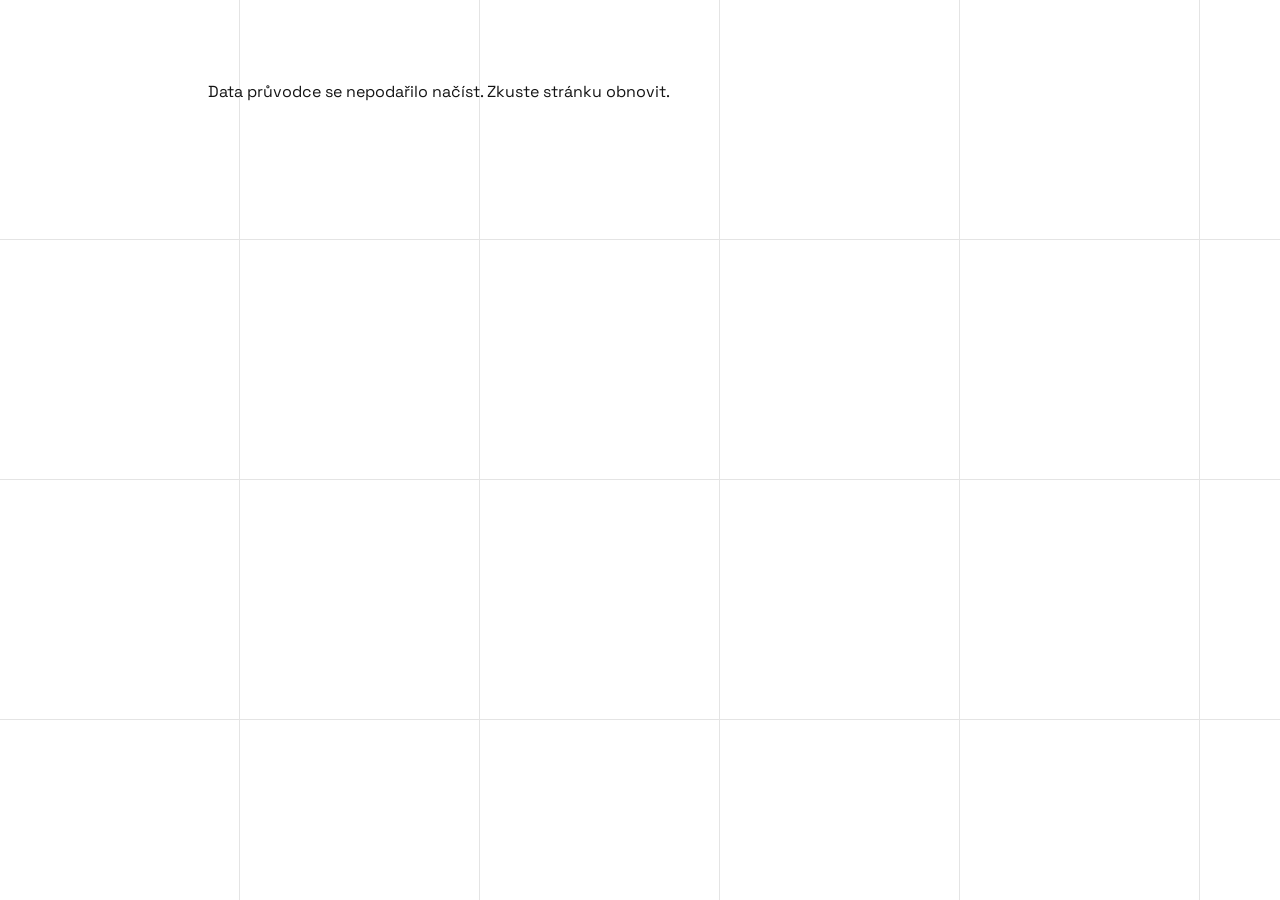
==== commit 40ffb6e4: "Add files via upload" ====
--- a/index.html
+++ b/index.html
@@ -1,1078 +1,18 @@
 <!DOCTYPE html>
 <html lang="cs">
 <head>
-<meta charset="UTF-8">
-<meta name="viewport" content="width=device-width, initial-scale=1.0">
-<title>Adaptace veřejných prostranství na změnu klimatu</title>
+<meta charset="utf-8">
+<meta name="viewport" content="width=device-width, initial-scale=1">
+<title>Průvodce adaptací obecního veřejného prostoru</title>
+<meta name="description" content="Pět krátkých otázek o vaší obci a plán, s čím začít ještě tento týden. Pro obce do 10 000 obyvatel.">
 <link rel="preconnect" href="https://fonts.googleapis.com">
-<link href="https://fonts.googleapis.com/css2?family=Space+Grotesk:wght@400;500;600;700&family=Montserrat:wght@400;500;600;700&display=swap" rel="stylesheet">
-<style>
-  *, *::before, *::after { box-sizing: border-box; margin: 0; padding: 0; }
-
-  :root {
-    --red:       #EA4E1B;
-    --green:     #088747;
-    --pink:      #F7B2C1;
-    --yellow:    #F9B233;
-    --blue:      #274FF8;
-    --blue-dark: #3027CD;
-    --white:     #FFFFFF;
-    --gray:      #EAEAEA;
-    --charcoal:  #333333;
-    --black:     #000000;
-    --c1: var(--green);
-    --c2: var(--blue);
-    --c3: var(--blue-dark);
-  }
-
-  body {
-    font-family: 'Montserrat', sans-serif;
-    background: #f5f5f5;
-    color: var(--charcoal);
-    min-height: 100vh;
-  }
-
-  #app {
-    max-width: 700px;
-    margin: 0 auto;
-    background: var(--white);
-    min-height: 100vh;
-    padding: 0;
-  }
-
-  /* ── TYPOGRAPHY ── */
-  .sg  { font-family: 'Space Grotesk', sans-serif; }
-  .mt  { font-family: 'Montserrat', sans-serif; }
-  .label { font-family: 'Space Grotesk', sans-serif; font-weight: 600; }
-  .mono  { font-family: 'Space Grotesk', sans-serif; font-weight: 500; }
-
-  /* ── VIEWS ── */
-  .view { display: none; padding: 2rem 1.5rem; }
-  .view.active { display: block; }
-
-  /* ── INTRO HEADER ── */
-  .intro-header {
-    background: var(--black);
-    margin: -2rem -1.5rem 2rem;
-    padding: 2rem 1.5rem;
-  }
-  .intro-header h1 {
-    font-family: 'Space Grotesk', sans-serif;
-    font-size: 26px;
-    font-weight: 700;
-    color: var(--white);
-    line-height: 1.2;
-    margin: 8px 0 10px;
-  }
-  .intro-header p {
-    font-size: 14px;
-    color: var(--gray);
-    line-height: 1.7;
-    max-width: 540px;
-  }
-
-  /* ── PILL / BADGE ── */
-  .pill {
-    display: inline-block;
-    font-family: 'Space Grotesk', sans-serif;
-    font-weight: 700;
-    font-size: 10px;
-    letter-spacing: 0.07em;
-    text-transform: uppercase;
-    padding: 3px 10px;
-    border-radius: 4px;
-  }
-  .pill-red   { background: var(--red);   color: var(--white); }
-  .pill-green { background: var(--green); color: var(--white); }
-  .pill-blue  { background: var(--blue);  color: var(--white); }
-  .pill-dark  { background: var(--blue-dark); color: var(--white); }
-
-  /* ── STAT CARDS ── */
-  .stat-grid { display: grid; grid-template-columns: repeat(3,1fr); gap: 12px; margin-bottom: 2rem; }
-  .stat-card { border-radius: 10px; padding: 14px 16px; border: 2px solid; }
-  .stat-card .num { font-family: 'Space Grotesk', sans-serif; font-weight: 700; font-size: 20px; margin-bottom: 3px; }
-  .stat-card .sub { font-size: 12px; opacity: 0.7; }
-
-  /* ── INFO BOX ── */
-  .info-box { background: var(--gray); border-radius: 10px; padding: 1.25rem 1.5rem; margin-bottom: 2rem; }
-  .info-box .box-label { font-family: 'Space Grotesk', sans-serif; font-weight: 600; font-size: 10px; text-transform: uppercase; letter-spacing: 0.12em; opacity: 0.6; margin-bottom: 10px; }
-  .phase-row { display: flex; align-items: flex-start; gap: 12px; margin-bottom: 8px; }
-  .phase-row:last-child { margin-bottom: 0; }
-  .phase-row p { font-size: 13px; line-height: 1.55; }
-  .phase-row strong { font-family: 'Space Grotesk', sans-serif; }
-
-  /* ── START BUTTON ── */
-  .btn-start {
-    background: var(--red);
-    color: var(--white);
-    border: none;
-    border-radius: 8px;
-    padding: 14px 32px;
-    font-family: 'Space Grotesk', sans-serif;
-    font-size: 15px;
-    font-weight: 700;
-    cursor: pointer;
-    letter-spacing: 0.02em;
-    transition: opacity 0.15s;
-  }
-  .btn-start:hover { opacity: 0.88; }
-  .start-note { margin-top: 10px; font-size: 12px; opacity: 0.55; }
-
-  /* ── PHASE INDICATOR ── */
-  .phase-indicator {
-    display: flex;
-    gap: 8px;
-    align-items: center;
-    margin-bottom: 1.25rem;
-  }
-  .phase-step { display: flex; align-items: center; gap: 8px; }
-  .phase-dot {
-    width: 26px; height: 26px;
-    border-radius: 50%;
-    border: 2.5px solid;
-    display: flex; align-items: center; justify-content: center;
-    font-family: 'Space Grotesk', sans-serif;
-    font-weight: 700;
-    font-size: 11px;
-    transition: all 0.2s;
-    flex-shrink: 0;
-  }
-  .phase-dot.done, .phase-dot.active { color: var(--white); }
-  .phase-dot.todo { background: transparent !important; }
-  .phase-name {
-    font-family: 'Space Grotesk', sans-serif;
-    font-size: 12px;
-    font-weight: 500;
-    letter-spacing: 0.04em;
-  }
-  .phase-sep { font-size: 16px; font-weight: 700; color: var(--gray); }
-  .phase-indicator .q-counter {
-    margin-left: auto;
-    font-family: 'Space Grotesk', sans-serif;
-    font-size: 11px;
-    font-weight: 600;
-    opacity: 0.5;
-    letter-spacing: 0.06em;
-    text-transform: uppercase;
-  }
-
-  /* ── PROGRESS BAR ── */
-  .progress-wrap { height: 4px; background: var(--gray); border-radius: 2px; margin-bottom: 2rem; overflow: hidden; }
-  .progress-bar  { height: 100%; border-radius: 2px; transition: width 0.35s ease; }
-
-  /* ── BREADCRUMB ── */
-  .breadcrumb { display: flex; flex-wrap: wrap; gap: 6px; margin-bottom: 1.25rem; align-items: center; }
-  .bc-tag {
-    font-family: 'Space Grotesk', sans-serif;
-    font-size: 11px;
-    font-weight: 600;
-    background: rgba(249,178,51,0.2);
-    border: 1px solid var(--yellow);
-    color: var(--charcoal);
-    border-radius: 4px;
-    padding: 3px 9px;
-  }
-  .bc-sep { color: var(--gray); font-size: 14px; font-weight: 700; }
-
-  /* ── QUESTION ── */
-  .question-block {
-    border-left: 4px solid;
-    padding-left: 1.25rem;
-    margin-bottom: 1.75rem;
-  }
-  .question-block .phase-tag {
-    font-family: 'Space Grotesk', sans-serif;
-    font-size: 10px;
-    font-weight: 600;
-    text-transform: uppercase;
-    letter-spacing: 0.14em;
-    margin-bottom: 5px;
-  }
-  .question-block h2 {
-    font-family: 'Space Grotesk', sans-serif;
-    font-size: 21px;
-    font-weight: 700;
-    color: var(--black);
-    line-height: 1.3;
-    margin-bottom: 6px;
-  }
-  .question-block .hint { font-size: 13px; opacity: 0.65; line-height: 1.55; }
-
-  /* ── OPTIONS ── */
-  .options { display: grid; gap: 10px; margin-bottom: 1.5rem; }
-  .option-btn {
-    background: var(--white);
-    border: 1.5px solid var(--gray);
-    border-radius: 10px;
-    padding: 15px 18px;
-    cursor: pointer;
-    text-align: left;
-    font-family: 'Montserrat', sans-serif;
-    transition: all 0.15s ease;
-    display: flex;
-    align-items: flex-start;
-    gap: 14px;
-    width: 100%;
-  }
-  .option-btn:hover { border-color: rgba(0,0,0,0.3); }
-  .option-btn.selected { box-shadow: 0 0 0 3px rgba(0,0,0,0.08); }
-  .radio-dot {
-    width: 20px; height: 20px;
-    border-radius: 50%;
-    border: 2px solid var(--gray);
-    flex-shrink: 0;
-    margin-top: 2px;
-    display: flex; align-items: center; justify-content: center;
-    transition: all 0.15s;
-  }
-  .radio-inner { width: 8px; height: 8px; border-radius: 50%; background: var(--white); display: none; }
-  .option-btn.selected .radio-dot { border-color: var(--white); background: rgba(255,255,255,0.25); }
-  .option-btn.selected .radio-inner { display: block; }
-  .option-content { flex: 1; }
-  .option-head { display: flex; justify-content: space-between; align-items: flex-start; gap: 8px; margin-bottom: 3px; }
-  .option-text { font-family: 'Space Grotesk', sans-serif; font-weight: 600; font-size: 14px; transition: color 0.15s; }
-  .option-desc { font-size: 12px; line-height: 1.55; opacity: 0.7; transition: color 0.15s; }
-  .option-btn.selected .option-desc { opacity: 0.82; color: var(--white); }
-  .level-hint {
-    font-family: 'Space Grotesk', sans-serif;
-    font-size: 10px;
-    font-weight: 700;
-    padding: 2px 7px;
-    border-radius: 4px;
-    flex-shrink: 0;
-    text-transform: uppercase;
-    letter-spacing: 0.06em;
-  }
-
-  /* ── NAV BUTTONS ── */
-  .nav-row { display: flex; gap: 10px; align-items: center; flex-wrap: wrap; }
-  .btn-proceed {
-    border: none; border-radius: 8px;
-    padding: 13px 28px;
-    font-family: 'Space Grotesk', sans-serif;
-    font-size: 14px; font-weight: 700;
-    cursor: pointer;
-    letter-spacing: 0.02em;
-    transition: all 0.2s ease;
-  }
-  .btn-proceed:disabled { cursor: not-allowed; opacity: 0.5; background: var(--gray); color: var(--charcoal); }
-  .btn-back {
-    background: transparent; border: none;
-    color: var(--charcoal);
-    font-family: 'Space Grotesk', sans-serif;
-    font-size: 13px; font-weight: 600;
-    cursor: pointer; opacity: 0.55; padding: 4px 0;
-  }
-  .btn-back:hover { opacity: 1; }
-
-  /* ── RESULT ── */
-  .result-header {
-    margin: -2rem -1.5rem 1.75rem;
-    padding: 1.5rem 1.5rem;
-  }
-  .result-header .result-meta {
-    display: flex; gap: 8px; margin-bottom: 8px; flex-wrap: wrap; align-items: center;
-  }
-  .result-header h2 {
-    font-family: 'Space Grotesk', sans-serif;
-    font-size: 24px; font-weight: 700;
-    color: var(--white);
-    line-height: 1.2;
-    margin-bottom: 6px;
-  }
-  .result-header .subtitle { font-size: 13px; color: var(--white); opacity: 0.85; line-height: 1.6; max-width: 520px; }
-
-  .profile-box { background: var(--gray); border-radius: 10px; padding: 14px 18px; margin-bottom: 1.5rem; }
-  .profile-box .box-label { font-family: 'Space Grotesk', sans-serif; font-weight: 600; font-size: 10px; text-transform: uppercase; letter-spacing: 0.1em; margin-bottom: 8px; }
-  .profile-tags { display: flex; flex-wrap: wrap; gap: 6px; }
-  .profile-tag {
-    font-family: 'Space Grotesk', sans-serif;
-    font-size: 12px; font-weight: 600;
-    background: var(--white);
-    border: 1.5px solid var(--gray);
-    color: var(--charcoal);
-    border-radius: 5px; padding: 4px 10px;
-  }
-
-  .meta-grid { display: grid; grid-template-columns: repeat(3,1fr); gap: 10px; margin-bottom: 1.5rem; }
-  .meta-card { background: var(--gray); border-radius: 8px; padding: 12px 14px; }
-  .meta-card .mc-label { font-size: 10px; text-transform: uppercase; letter-spacing: 0.1em; opacity: 0.55; margin-bottom: 3px; font-family: 'Space Grotesk', sans-serif; }
-  .meta-card .mc-val { font-family: 'Space Grotesk', sans-serif; font-size: 12px; font-weight: 600; color: var(--black); line-height: 1.4; }
-
-  .description {
-    font-size: 14px; line-height: 1.75; margin-bottom: 1.75rem;
-    border-left: 3px solid;
-    padding-left: 1rem;
-  }
-
-  .steps-label { font-family: 'Space Grotesk', sans-serif; font-size: 10px; font-weight: 600; text-transform: uppercase; letter-spacing: 0.12em; margin-bottom: 10px; }
-  .steps-list { display: grid; gap: 10px; margin-bottom: 1.75rem; }
-  .step-item { display: flex; gap: 14px; align-items: flex-start; background: var(--gray); border-radius: 8px; padding: 14px 16px; }
-  .step-num {
-    border-radius: 50%;
-    width: 26px; height: 26px;
-    display: flex; align-items: center; justify-content: center;
-    font-family: 'Space Grotesk', sans-serif;
-    font-size: 11px; font-weight: 700;
-    color: var(--white);
-    flex-shrink: 0; margin-top: 1px;
-  }
-  .step-name { font-family: 'Space Grotesk', sans-serif; font-weight: 600; font-size: 14px; color: var(--black); margin-bottom: 3px; }
-  .step-desc { font-size: 13px; line-height: 1.6; opacity: 0.8; }
-
-  .next-step-box { border-radius: 10px; padding: 16px 18px; margin-bottom: 1.5rem; border: 1.5px solid; }
-  .next-step-box .ns-label { font-family: 'Space Grotesk', sans-serif; font-size: 10px; font-weight: 600; text-transform: uppercase; letter-spacing: 0.12em; margin-bottom: 5px; }
-  .next-step-box p { font-size: 14px; line-height: 1.7; color: var(--black); }
-
-  .upgrade-box { display: flex; gap: 12px; align-items: flex-start; background: var(--gray); border-radius: 8px; padding: 14px 16px; margin-bottom: 1.5rem; }
-  .upgrade-box .arrow { font-size: 18px; flex-shrink: 0; margin-top: 1px; color: var(--yellow); }
-  .upgrade-box p { font-size: 13px; line-height: 1.6; }
-
-  /* SOURCES */
-  .section-label { font-family: 'Space Grotesk', sans-serif; font-size: 10px; font-weight: 600; text-transform: uppercase; letter-spacing: 0.12em; opacity: 0.6; margin-bottom: 10px; color: var(--charcoal); }
-  .sources-list { display: grid; gap: 7px; margin-bottom: 1.5rem; }
-  .source-row { display: flex; gap: 10px; align-items: baseline; font-size: 13px; }
-  .source-tag { font-family: 'Space Grotesk', sans-serif; font-size: 11px; font-weight: 700; padding: 1px 8px; border-radius: 4px; flex-shrink: 0; }
-
-  /* LITERATURE */
-  .lit-section { border-top: 2px solid var(--gray); padding-top: 1.5rem; margin-bottom: 1.5rem; }
-  .lit-label { font-family: 'Space Grotesk', sans-serif; font-size: 10px; font-weight: 600; text-transform: uppercase; letter-spacing: 0.12em; margin-bottom: 12px; }
-  .lit-list { display: grid; gap: 10px; }
-  .lit-item { background: var(--gray); border-radius: 8px; padding: 14px 16px; border-left: 3px solid; }
-  .lit-title { font-family: 'Space Grotesk', sans-serif; font-weight: 600; font-size: 14px; color: var(--black); margin-bottom: 2px; }
-  .lit-author { font-family: 'Space Grotesk', sans-serif; font-size: 11px; font-weight: 500; margin-bottom: 6px; letter-spacing: 0.04em; }
-  .lit-desc { font-size: 13px; line-height: 1.6; opacity: 0.8; margin-bottom: 5px; }
-  .lit-url { font-family: 'Space Grotesk', sans-serif; font-size: 11px; opacity: 0.55; }
-
-  .btn-show-more {
-    margin-top: 12px; background: transparent;
-    border: 1.5px solid;
-    border-radius: 7px; padding: 8px 18px;
-    font-family: 'Space Grotesk', sans-serif;
-    font-size: 12px; font-weight: 700; letter-spacing: 0.04em;
-    cursor: pointer;
-  }
-
-  /* FOOTER ACTIONS */
-  .result-footer { border-top: 1px solid var(--gray); padding-top: 1.25rem; display: flex; gap: 10px; flex-wrap: wrap; align-items: center; }
-  .btn-restart {
-    background: var(--black); color: var(--white); border: none;
-    border-radius: 7px; padding: 10px 22px;
-    font-family: 'Space Grotesk', sans-serif; font-size: 13px; font-weight: 700;
-    cursor: pointer;
-  }
-  .btn-edit {
-    background: transparent; border: 1.5px solid var(--gray);
-    color: var(--charcoal); border-radius: 7px; padding: 10px 18px;
-    font-family: 'Space Grotesk', sans-serif; font-size: 13px; font-weight: 600;
-    cursor: pointer;
-  }
-  .footer-contact { margin-left: auto; font-size: 12px; opacity: 0.6; }
-
-  @media (max-width: 480px) {
-    .stat-grid { grid-template-columns: repeat(3,1fr); gap: 8px; }
-    .stat-card .num { font-size: 16px; }
-    .meta-grid { grid-template-columns: 1fr 1fr; }
-    .meta-grid .meta-card:last-child { grid-column: span 2; }
-  }
-</style>
+<link rel="preconnect" href="https://fonts.gstatic.com" crossorigin>
+<link href="https://fonts.googleapis.com/css2?family=Space+Grotesk:wght@400;500;700&display=swap" rel="stylesheet">
+<link rel="stylesheet" href="style.css">
 </head>
-<body
-<div id="app">
-
-  <!-- ── INTRO ── -->
-  <div id="view-intro" class="view active">
-    <div class="intro-header">
-      <img src="Be_Ready_logo.png" style="height:150px; margin-bottom:12px; display:block;">
-      <span class="pill pill-red">Nástroj pro starosty a zastupitele obcí</span>
-      <h1>Rozhodovací strom: Adaptace veřejných prostranství<br>na změnu klimatu</h1>
-      <p>Průvodce diagnostikuje klimatickou výzvu Vaší obce a nasměruje vás k odpovídajícímu řešení, od lokálních opatření přes krajinářsko-architektonický průzkum až po komplexní urbanistickou transformaci.</p>
-    </div>
-
-    <div class="stat-grid">
-      <div class="stat-card" style="border-color:var(--green);background:rgba(8,135,71,0.05)">
-        <div class="num" style="color:var(--green)">2–4 otázky</div>
-        <div class="sub">Rychlá diagnóza</div>
-      </div>
-      <div class="stat-card" style="border-color:var(--blue);background:rgba(39,79,248,0.05)">
-        <div class="num" style="color:var(--blue)">3 úrovně</div>
-        <div class="sub">Přizpůsobená řešení</div>
-      </div>
-      <div class="stat-card" style="border-color:var(--blue-dark);background:rgba(48,39,205,0.05)">
-        <div class="num" style="color:var(--blue-dark)">25+ zdrojů</div>
-        <div class="sub">CI2, LifeTree, NEB…</div>
-      </div>
-    </div>
-
-    <div class="info-box">
-      <div class="box-label">Jak průvodce funguje</div>
-      <div class="phase-row">
-        <span class="pill pill-red" style="flex-shrink:0;margin-top:2px">Fáze 1</span>
-        <p><strong>Výzva</strong> — Přehřívání, záplavy nebo sucho: kde a jak naléhavě?</p>
-      </div>
-      <div class="phase-row">
-        <span class="pill pill-blue" style="flex-shrink:0;margin-top:2px">Fáze 2</span>
-        <p><strong>Kapacity:</strong>Rozpočet, odbornost a kde potřebujete pomoc.</p>
-      </div>
-      <div class="phase-row" style="margin-bottom:0">
-        <span class="pill pill-dark" style="flex-shrink:0;margin-top:2px">Fáze 3</span>
-        <p><strong>Záměr</strong>Rychlá reakce, odborný plán nebo komplexní transformace?</p>
-      </div>
-    </div>
-
-    <button class="btn-start" onclick="startApp()">Zahájit průchod rozhodovacím stromem →</button>
-    <p class="start-note">2–4 otázky · Přibližně 4 minuty · Vaše odpovědi nejsou nikam odesílány</p>
-  </div>
-
-  <!-- ── QUESTION ── -->
-  <div id="view-question" class="view">
-    <div class="phase-indicator" id="phase-indicator"></div>
-    <div class="progress-wrap"><div class="progress-bar" id="progress-bar"></div></div>
-    <div class="breadcrumb" id="breadcrumb"></div>
-    <div class="question-block" id="question-block">
-      <div class="phase-tag" id="q-phase-tag"></div>
-      <h2 id="q-text"></h2>
-      <p class="hint" id="q-hint"></p>
-    </div>
-    <div class="options" id="options-list"></div>
-    <div class="nav-row">
-      <button class="btn-proceed" id="btn-proceed" disabled onclick="proceed()">Pokračovat →</button>
-      <button class="btn-back" id="btn-back" onclick="goBack()">← Úvod</button>
-    </div>
-  </div>
-
-  <!-- ── RESULT ── -->
-  <div id="view-result" class="view">
-    <div class="result-header" id="result-header">
-      <div class="result-meta" id="result-meta"></div>
-      <h2 id="result-title"></h2>
-      <p class="subtitle" id="result-subtitle"></p>
-    </div>
-    <div class="breadcrumb" id="result-breadcrumb"></div>
-    <div class="profile-box" id="profile-box">
-      <div class="box-label" id="profile-label"></div>
-      <div class="profile-tags" id="profile-tags"></div>
-    </div>
-    <div class="meta-grid" id="meta-grid"></div>
-    <p class="description" id="result-desc"></p>
-    <div id="steps-section"></div>
-    <div class="next-step-box" id="next-step-box">
-      <div class="ns-label" id="ns-label"></div>
-      <p id="next-step-text"></p>
-    </div>
-    <div id="upgrade-box"></div>
-    <div class="sources-list" id="sources-list" style="margin-bottom:0"></div>
-    <div style="margin-bottom:1.5rem"></div>
-    <div class="lit-section" id="lit-section"></div>
-    <div class="result-footer">
-      <button class="btn-restart" onclick="restart()">← Začít znovu</button>
-      <button class="btn-edit" onclick="editAnswers()">← Upravit odpovědi</button>
-      <span class="footer-contact"><strong>JINAG</strong> — jinag.eu &nbsp;·&nbsp; <strong>CoolRegion</strong> — data.coolregion.eu</span>
-    </div>
-  </div>
-
-</div>
-
-<script>
-// ══════════════════════════════════════════════════════════════════
-// DATA
-// ══════════════════════════════════════════════════════════════════
-
-const TREE = {
-  problem: {
-    fazeLabel:"Porozumění výzvě", fazeIndex:0,
-    otazka:"Jaký klimatický problém je ve Vaší obci nejviditelnější?",
-    napoveda:"Vyberte klimatický problém, který dnes nejvíce ovlivňuje vaše obyvatele.",
-    moznosti:[
-      {id:"teplo",   text:"Nadměrné vedro a přehřívání veřejného prostravtsví",         popis:"Lokální tepelný ostrov, chybí stín, obyvatelé se vyhýbají tomu pobývat venku",  next:"nalehavost_ostatni"},
-      {id:"dest",    text:"Přívalové srážky, záplavy a rychlý odtok vody", popis:"Přetížená kanalizace, zaplavené ulice, srážky se nevyužívají",      next:"nalehavost_ostatni"},
-      {id:"sucho",   text:"Sucho, umírající nebo chybějící zeleň",         popis:"Stresovaná vegetace, chřadnoucí stromy, nedostatek vody pro zálivku",next:"nalehavost_ostatni"},
-      {id:"vsechno", text:"Kombinace více klimatických stresů najednou",   popis:"Vedro, záplavy i sucho aneb obec řeší více výzev současně",            next:"nalehavost_vsechno"},
-    ],
-  },
-  nalehavost_vsechno:{
-    fazeLabel:"Porozumění výzvě", fazeIndex:0,
-    otazka:"Jak naléhavě obyvatelé vnímají kombinaci těchto problémů?",
-    napoveda:"Při kombinaci více výzev je naléhavost klíčovým faktorem pro volbu přístupu.",
-    moznosti:[
-      {id:"kriticke",   text:"Způsobuje vážné škody nebo zdravotní rizika",  popis:"Škody na majetku, zdravotní dopady, viditelná krize",             next:{result:3}},
-      {id:"zhorsuje",   text:"Každý rok se situace zhoršuje, lidé si stěžují",popis:"Rostoucí nespokojenost, viditelné zhoršení prostředí",           next:"cil_vsechno"},
-      {id:"proaktivni", text:"Jednáme proaktivně — ještě žádná velká krize", popis:"Chceme být před problémem o krok napřed",                         next:"cil_vsechno"},
-    ],
-  },
-  cil_vsechno:{
-    fazeLabel:"Váš záměr", fazeIndex:2,
-    otazka:"Co je pro vaši obec v tuto chvíli nejdůležitější?",
-    napoveda:"Zvolte, co je nejupřímnější — ne co zní nejambiciózněji.",
-    moznosti:[
-      {id:"transformace",text:"Komplexní dlouhodobá proměna celé obce",  popis:"Zásadně přeměnit fungování veřejných prostranství a infrastruktury",next:{result:3}},
-      {id:"rychle",      text:"Viditelné výsledky ještě tuto sezónu",    popis:"Něco, co obyvatelé rychle uvidí, využijí a ocení",                  next:"rozpocet_vsechno"},
-      {id:"plan",        text:"Nejprve odborná analýza a plán",          popis:"Porozumět celkovému obrazu před přijetím zásadních závazků",         next:"rozpocet_vsechno"},
-    ],
-  },
-  rozpocet_vsechno:{
-    fazeLabel:"Vaše kapacity", fazeIndex:1,
-    otazka:"Jaký rozpočet je vaše obec schopna reálně mobilizovat?",
-    napoveda:"Zahrňte i dotace nebo prostředky EU, o které se momentálně ucházíte.",
-    moznosti:[
-      {id:"maly",   text:"Do 500 000 Kč",              popis:"Malé cílené intervence z provozního rozpočtu",             next:{result:2}},
-      {id:"stredni",text:"500 000 – 2 500 000 Kč",    popis:"Výraznější projekt s odbornou podporou a ev. dotací",       next:{result:2}},
-      {id:"velky",  text:"2 500 000 – 12 000 000 Kč", popis:"Významná transformace, pravděpodobně s dotační podporou",   next:{result:3}},
-      {id:"velky2", text:"Nad 12 000 000 Kč",         popis:"Zásadní investice se spolufinancováním EU nebo státu",      next:{result:3}},
-    ],
-  },
-  nalehavost_ostatni:{
-    fazeLabel:"Porozumění výzvě", fazeIndex:0,
-    otazka:"Jak naléhavě obyvatelé tento problém pociťují?",
-    napoveda:"Buďte upřímní, tato odpověď přímo určuje doporučený postup.",
-    moznosti:[
-      {id:"kriticke",   text:"Způsobuje vážné škody nebo zdravotní rizika",  popis:"Škody na majetku, zdravotní dopady, viditelná krize",             next:"kde_ostatni"},
-      {id:"zhorsuje",   text:"Každý rok se situace zhoršuje, lidé si stěžují",popis:"Rostoucí nespokojenost, viditelné zhoršení prostředí",           next:{result:2}},
-      {id:"proaktivni", text:"Jednáme proaktivně — ještě žádná velká krize", popis:"Chceme být před problémem o krok napřed",                         next:"kapacita_ostatni"},
-    ],
-  },
-  kde_ostatni:{
-    fazeLabel:"Porozumění výzvě", fazeIndex:0,
-    otazka:"Kde se problém projevuje nejcitelněji?",
-    napoveda:"Rozsah zasaženého území určuje, zda potřebujete systémový nebo lokální přístup.",
-    moznosti:[
-      {id:"vsude",   text:"Napříč celou obcí — systémový problém",   popis:"Žádné jedno místo — je to o celkové klimatické odolnosti území", next:{result:3}},
-      {id:"namesti", text:"Centrální náměstí nebo veřejný plac",     popis:"Konkrétní plocha, která naléhavě potřebuje pozornost",           next:{result:2}},
-      {id:"ulice",   text:"Ulice a silniční koridory",               popis:"Liniové prostory — přehřáté, bez stínu, špatně odvodněné",      next:{result:2}},
-      {id:"parky",   text:"Parky a zelené plochy",                   popis:"Stávající zeleň, která trpí, nebo oblasti, kde výrazně chybí",  next:{result:2}},
-      {id:"sidliste",text:"Sídlištní zástavba a vnitroblky",         popis:"Veřejná zeleň na sídlišti neplní svou funkci",                  next:{result:2}},
-    ],
-  },
-  kapacita_ostatni:{
-    fazeLabel:"Vaše kapacity", fazeIndex:1,
-    otazka:"Jakou odbornou kapacitu vaše obec disponuje?",
-    napoveda:"Přemýšlejte o technických zaměstnancích a jejich relevantních zkušenostech.",
-    moznosti:[
-      {id:"silna",   text:"Zvládneme to interně",                        popis:"Zaměstnanci s technickým zázemím relevantním pro tuto výzvu",    next:"cil_ostatni"},
-      {id:"castecna",text:"Máme odborníky, ale ne pro klimatická témata",popis:"Technický personál bez zkušeností s klimatickou adaptací",       next:{result:2}},
-      {id:"zadna",   text:"Potřebujeme plnou externí podporu",           popis:"Žádná relevantní odborná kapacita uvnitř úřadu",                 next:{result:2}},
-    ],
-  },
-  cil_ostatni:{
-    fazeLabel:"Váš záměr", fazeIndex:2,
-    otazka:"Co je pro vaši obec v tuto chvíli nejdůležitější?",
-    napoveda:"Máte silnou interní kapacitu — co s ní chcete v tuto sezónu dosáhnout?",
-    moznosti:[
-      {id:"rychle",      text:"Viditelné výsledky ještě tuto sezónu",   popis:"Něco, co obyvatelé rychle uvidí, využijí a ocení",               next:{result:1}},
-      {id:"plan",        text:"Nejprve odborná analýza a plán",         popis:"Porozumět celkovému obrazu před přijetím zásadních závazků",      next:{result:2}},
-      {id:"transformace",text:"Komplexní dlouhodobá proměna celé obce", popis:"Zásadně přeměnit fungování veřejných prostranství a infrastruktury",next:{result:2}},
-    ],
-  },
-};
-
-const NODE_LABELS = {
-  problem:             {teplo:"Přehřívání",       dest:"Záplavy",       sucho:"Sucho a zeleň",  vsechno:"Kombinace stresů"},
-  nalehavost_vsechno:  {kriticke:"Kritické",      zhorsuje:"Zhoršuje se",proaktivni:"Proaktivní"},
-  nalehavost_ostatni:  {kriticke:"Kritické",      zhorsuje:"Zhoršuje se",proaktivni:"Proaktivní"},
-  kde_ostatni:         {vsude:"Celá obec",         namesti:"Náměstí",    ulice:"Ulice",          parky:"Parky",    sidliste:"Sídliště"},
-  cil_vsechno:         {rychle:"Rychlé výsledky", plan:"Odborný plán",  transformace:"Transformace"},
-  cil_ostatni:         {rychle:"Rychlé výsledky", plan:"Odborný plán",  transformace:"Transformace"},
-  kapacita_ostatni:    {silna:"Silná interní",    castecna:"Částečná",  zadna:"Žádná"},
-  rozpocet_vsechno:    {maly:"Do 500 tis.",       stredni:"500–2,5 mil.",velky:"2,5–12 mil.",   velky2:"Nad 12 mil."},
-};
-
-const PROBLEM_KROKY = {
-  teplo:{
-    1:[{n:"Okamžité stínění prioritních míst",p:"Plachtové stíny, pergoly, slunečníky — bez stavebního povolení, přemístitelné. Ideální pro náměstí, hřiště a zastávky."},
-       {n:"Vodní a chladicí prvky",p:"Mlhoviště, pitné fontánky, malé vodní prvky. Dle metodiky HDV — vhodné pro náměstí i parkové plochy."},
-       {n:"Strategická výsadba klimaticky odolných stromů",p:"30letý javor za horkého dne odpaří až 50 litrů vody. Prioritizujte místa bez stínu, kde lidé tráví čas."},
-       {n:"Mobilní a kontejnerová zeleň",p:"Velké truhlíky a kontejnerové stromy — zlepšují mikroklima a umožňují testovat rozmístění před trvalou výsadbou."}],
-    2:[{n:"Mikroklimatická analýza a mapa tepelných ostrovů",p:"Mapování přehřátých míst, větrných koridorů a distribuce stínu. Základ dle metodiky Voda ve městě."},
-       {n:"Inventarizace zeleně a pasport dřevin",p:"Hodnotu každého stromu lze spočítat kalkulačkou AOPK ČR — základ pro odůvodnění investic a dotačních žádostí."},
-       {n:"Návrh modro-zelené infrastruktury pro chlazení",p:"Propojený systém stromů, dešťových záhonů a vodních prvků. Každý strom potřebuje 15–30 m³ prokořenitelného prostoru (BGG standard)."}],
-    3:[{n:"Chlazení jako závazná podmínka soutěže",p:"Zadání architektonické soutěže musí zahrnovat modro-zelenou infrastrukturu a HDV jako závazné podmínky — ne doplněk."},
-       {n:"Redesign ulic s integrovaným stíněním a zelenou fasádou",p:"Ulice jako příležitost pro BGG infrastrukturu: prokořenitelné substráty, biouhel, regulace odtoku a stromořadí."}],
-  },
-  dest:{
-    1:[{n:"Propustné povrchy a dešťové záhony",p:"Štěrkový trávník zasakuje o třetinu více než běžný. Propustná dlažba zachytí srážky přímo v místě dopadu."},
-       {n:"Odpojení svodů ze střech do vsaku nebo záhonu",p:"Jednoduché a levné opatření — voda ze střech zásobuje záhony nebo vsakuje místo odtékání do přetížené kanalizace."},
-       {n:"Identifikace kritických míst odtoku",p:"Zjistit, kde voda škodí, a nainstalovat příčné žlaby nebo přesměrovat odtok do vegetace."}],
-    2:[{n:"HDV analýza a problémová mapa odtoku",p:"Komplexní analýza dle metodiky Voda ve městě — mapování nepropustných ploch, odlehčovacích komor a rizikových míst záplav."},
-       {n:"Návrh systému hospodaření se srážkovými vodami",p:"Akumulační nádrže, vsakovací průlehy, dešťové záhony jako provázaný systém — ne izolované prvky."},
-       {n:"Pasport kanalizace a analýza oddělitelnosti",p:"Zjistit, kde lze oddělit splaškovou a dešťovou kanalizaci a omezit přetěžování ČOV při přívalech."}],
-    3:[{n:"HDV jako závazná podmínka urbanistické soutěže",p:"Každý park, parkoviště, dvorek a hřiště musí řešit hospodaření se srážkovou vodou dle katalogu opatření HDV."},
-       {n:"Koordinace se správci sítí od prvního dne",p:"Sítě a kanalizace je třeba koordinovat od začátku projektu — ne řešit dodatečně po návrhu."}],
-  },
-  sucho:{
-    1:[{n:"Strategická výsadba klimaticky odolných dřevin",p:"Klimaticky odolné druhy: lípa, dub, platan, jerlín. Zálivka je klíčová v prvních 3–5 letech."},
-       {n:"Mobilní nádrže na dešťovou vodu pro zálivku",p:"Akumulace dešťové vody ze střech pro zálivku veřejné zeleně místo plýtvání pitnou vodou z vodovodu."},
-       {n:"Zahájit evidenci zeleně — pasport a plán údržby",p:"Obec bez pasportu neví, co má, natož jak o to pečovat. Bez plánu údržby zeleň systematicky chřadne."}],
-    2:[{n:"Dendrologický průzkum a inventarizace zeleně",p:"Zjistit stav každého stromu, druhové složení a výhled. Základ pro generel zeleně, pasport a plán péče."},
-       {n:"Generel zeleně a plán výsadeb",p:"Strategický dokument určující, kde a co sázet v horizontu 10–20 let. Musí zahrnovat klimaticky odolné druhy."},
-       {n:"Návrh zálivky ze srážkových vod",p:"Propojit výsadby s akumulací dešťové vody — stromy bez přístupu srážkové vody jen přežívají."}],
-    3:[{n:"Systémová péče o zeleň jako součást transformace",p:"Plán údržby, pasport a dendrologický průzkum jsou podmínkou úspěchu od prvního dne."},
-       {n:"Multidisciplinární přístup ke zelené infrastruktuře",p:"Krajina, zeleň a hospodaření s vodou musí být řešeny jako jeden provázaný systém."}],
-  },
-  vsechno:{
-    1:[{n:"Prioritizovat jedno konkrétní místo a tam ukázat výsledek",p:"Při více problémech najednou: vybrat jednu lokalitu a demonstrovat výsledky. Hybnost a viditelnost jsou důležité."},
-       {n:"Základní dokumentace — zjistit, co obec vůbec má",p:"Pasport zeleně, přehled zpevněných ploch a stav kanalizace. Bez dat nelze ani plánovat, ani žádat o dotace."}],
-    2:[{n:"Komplexní analýza území — problémová mapa",p:"Mapování tepelných ostrovů, odtokových cest, stavu zeleně a nepropustných ploch jako podklad pro etapový plán."},
-       {n:"Etapový plán s propojením témat",p:"Teplo, voda i zeleň se navzájem ovlivňují — krajinářský architekt je klíčový pro jejich propojení."}],
-    3:[{n:"Meziodborová pracovní skupina od prvního dne",p:"Rezortismus je hlavní příčinou systémového selhání v péči o veřejný prostor."},
-       {n:"Systémová strategie klimatické adaptace",p:"Zpracovat místní adaptační strategii dle metodiky CI2 — analýza zranitelnosti, výběr opatření, implementační plán."}],
-  },
-};
-
-const RESULT_DATA = {
-  1:{
-    ac:"#088747", stitek:"Úroveň 1",
-    nazev:"Rychlá klimatická opatření",
-    podtitul:"Okamžitá, nákladově nenáročná opatření, která vaše obec může realizovat ještě tuto sezónu",
-    tym:"Pracovníci obce + místní dodavatelé", cas:"1–3 měsíce", rozpocet:"Do 500 000 Kč",
-    popis:"Vaše situace volá po praktických opatřeních s rychlým viditelným efektem. Nevyžadují složité výběrové řízení a zvládnete je řídit stávajícím personálem — ideální pro budování hybnosti a demonstraci aktivity směrem k obyvatelům.",
-    dalsiKrok:"Jakmile tato opatření přinesou výsledky, využijte je jako argument k poptávce krajinářského architekta pro dlouhodobější strategii — nebo podejte žádost o dotaci pro Úroveň 2.",
-    zdroje:[
-      {s:"Dotace",        t:"Státní fond životního prostředí — sfzp.cz"},
-      {s:"Inspirace CZ",  t:"Adapterra Awards — adapterra.cz"},
-      {s:"Inspirace EU",  t:"NEB Prizes — prizes.new-european-bauhaus.europa.eu"},
-      {s:"Odborník",      t:"Registr odborníků SZKT — szkt.cz"},
-      {s:"SZKT Speciál",  t:"Správa zeleně v kostce (zdarma PDF) — szkt.cz/vyrobek/zahrada-park-krajina-special-2025"},
-      {s:"Průvodce CI2",  t:"Jak na změnu klimatu v malých obcích — adaptace.klimasemeni.cz"},
-      {s:"Zálivka stromů",t:"Aplikace Zalej mě! — zapojení občanů do péče o stromy"},
-      {s:"Hodnota stromu",t:"Kalkulačka AOPK ČR — od2021.safetrees.cz/strom.html"},
-      {s:"Veřejné prostory",t:"LifeTreeCheck — lifetreecheck.eu/cs/library"},
-    ],
-    literatura:[
-      {titul:"O stromech v ulicích",              autor:"Kateřina Vídenová (ed.), Arnika 2022",  popis:"Praktické návody: výsadba stromu v ulici, zálivka, co hlídat při koupi stromů.",url:"arnika.org/o-stromech-v-ulicich"},
-      {titul:"Voda ve městě — Metodika HDV",      autor:"ČVUT & UJEP, certifikováno MŽP 2021",  popis:"Katalog 21 opatření pro hospodaření s dešťovou vodou — dešťové záhony, propustné dlažby, vodní prvky.",url:"lifetreecheck.eu/cs/library/voda-ve-meste"},
-      {titul:"Jak na změnu klimatu v malých městech a obcích",autor:"CI2, o. p. s., prosinec 2024",popis:"Průvodce pro samosprávy s kartami problémů. Tepelný ostrov (s. 15), Zpevněné plochy (s. 16), Nedostatek stínu (s. 17), Nefunkční parky (s. 20).",url:"adaptace.klimasemeni.cz"},
-      {titul:"Katalog přírodě blízkých opatření", autor:"Institut plánování a rozvoje hl. m. Prahy, 2021",popis:"Zelené střechy, dešťové záhony, průlehy a průsakové pásy.",url:"adaptacepraha.cz/katalog"},
-      {titul:"Metodické doporučení k sekání trávy",autor:"Climarchi / MŽP",popis:"Správa travnatých ploch s důrazem na biodiverzitu a snížení provozních nákladů.",url:"climarchibase.cz/publikace-metodiky"},
-      {titul:"Jak na udržitelné obce",            autor:"RIS — Regionální informační servis",    popis:"Praktický průvodce pro malé a střední obce — od energetiky po veřejný prostor a zeleň.",url:"risy.cz"},
-      {titul:"Kvalitní veřejné prostory",         autor:"LifeTreeCheck, 2023",                   popis:"Principy tvorby kvalitních veřejných prostorů zaměřené na pohodu obyvatel, přírodu a klimatickou odolnost.",url:"lifetreecheck.eu/cs/library/kvalitni-verejne-prostory"},
-      {titul:"Správa zeleně v kostce (ZPK Speciál 2025)",autor:"SZKT, 2025",popis:"Mimořádné vydání pro zastupitele zodpovědné za správu zeleně. Ke stažení zdarma.",url:"szkt.cz/vyrobek/zahrada-park-krajina-special-2025"},
-    ],
-  },
-  2:{
-    ac:"#274FF8", stitek:"Úroveň 2",
-    nazev:"Krajinářsko-architektonický průzkum",
-    podtitul:"Objednejte odborného krajinářského architekta pro analýzu situace a komplexní plán opatření",
-    tym:"Krajinářský architekt + specialista na HDV", cas:"6–18 měsíců", rozpocet:"500 000 – 2 500 000 Kč",
-    popis:"Vaše situace vyžaduje zapojení odborného krajinářského architekta. Klíčové je propojit modrou a zelenou složku — stromy potřebují vodu a voda potřebuje stromy. Bez koordinace vznikají izolovaná řešení, která neplní svůj ekosystémový potenciál.",
-    dalsiKrok:"Krajinářský architekt identifikuje, zda je nutné zapojit silniční infrastrukturu nebo budovy — a vytvoří základ pro případný postup na Úroveň 3. Ověřte dostupné výzvy SFŽP a OPŽP.",
-    zdroje:[
-      {s:"Najít architekta",t:"Registr krajinářských architektů SZKT — szkt.cz/clenove"},
-      {s:"Standard výsadby",t:"Standard pro stromořadí IPR Praha — iprpraha.cz"},
-      {s:"HDV metodika",    t:"Voda ve městě (zdarma PDF) — vodavemeste.cz"},
-      {s:"Dotace",          t:"SFŽP + Nadace Partnerství — sfzp.cz | nadacepartnerstvi.cz"},
-      {s:"SZKT Speciál",    t:"Správa zeleně v kostce (zdarma PDF) — szkt.cz/vyrobek/zahrada-park-krajina-special-2025"},
-      {s:"Vzdělávání",      t:"Semináře Počítáme s vodou — pocitamesvodou.cz"},
-      {s:"Sídla a adaptace",t:"Adaptace sídel — adaptacesidel.cz"},
-      {s:"Co-design",       t:"Placemaking — lifetreecheck.eu/cs/library/placemaking-we-built-our-cities-around-places"},
-    ],
-    literatura:[
-      {titul:"Voda ve městě — Metodika HDV",      autor:"ČVUT & UJEP, certifikováno MŽP 2021",popis:"Kompletní procesní postup HDV: od koncepce přes zadání a projekci až po údržbu. Příklady z Litoměřic, Mikulova a Olomouce.",url:"lifetreecheck.eu/cs/library/voda-ve-meste"},
-      {titul:"Jak na změnu klimatu v malých městech a obcích",autor:"CI2, o. p. s., prosinec 2024",popis:"Relevantní karty: Absence evidence zeleně (s. 18), Přehřívání bez stromořadí (s. 19), Lokální přívalové povodně (s. 24), Rychlý odtok srážek (s. 25).",url:"adaptace.klimasemeni.cz"},
-      {titul:"BGG manuál Livable Street",         autor:"Edge (Švédsko), překlad K2N Landscape",popis:"Manuál modro-zeleno-šedé infrastruktury: prokořenitelné substráty, biouhel, regulace odtoku, koexistence se sítěmi.",url:"bluegreengrey.edges.se"},
-      {titul:"Klimaticky odolné a obyvatelné město",autor:"LifeTreeCheck, 2023",popis:"Publikace o tepelném ostrovu, zelené infrastruktuře a nástrojích pro hodnocení klimatické odolnosti.",url:"lifetreecheck.eu/cs/library/livable-and-resilient-city"},
-      {titul:"Jak připravit obec na klimatickou změnu",autor:"LifeTreeCheck, 2023",popis:"Od identifikace rizik přes výběr opatření po jejich implementaci a monitoring na úrovni obce.",url:"lifetreecheck.eu/cs/library/jak-pripravit-obec-na-klimatickou-zmenu"},
-      {titul:"Metodika plánování veřejných prostranství malých obcí",autor:"LifeTreeCheck, 2023",popis:"Procesní návod pro obce do 2 000 obyvatel — jak plánovat, zadávat a realizovat veřejná prostranství s ohledem na klima.",url:"lifetreecheck.eu/cs/library/metodika-planovani-verejnych-prostranstvi-obci"},
-      {titul:"Jak vytvářet veřejné prostory s lidmi a pro ně",autor:"LifeTreeCheck, 2023",popis:"Průvodce participativní tvorbou veřejných prostranství — metody zapojení obyvatel, komunitní workshopy.",url:"lifetreecheck.eu/cs/library/placemaking-we-built-our-cities-around-places"},
-      {titul:"Metodika tvorby místní adaptační strategie",autor:"CI2, o. p. s.",popis:"Návod pro zpracování místní adaptační strategie — analýza zranitelnosti, výběr opatření, implementační plán.",url:"adaptace.ci2.co.cz"},
-      {titul:"Klima a územní plán",               autor:"Arnika, 2023",popis:"Jak zapracovat klimatická opatření do územního plánování — zeleň, propustné povrchy, protipovodňová opatření.",url:"arnika.org/klima-a-uzemni-plan"},
-      {titul:"Správa zeleně v kostce (ZPK Speciál 2025)",autor:"SZKT, 2025",popis:"Klíčový zdroj pro zadání průzkumu a kontrolu kvality péče o zeleň. Ke stažení zdarma.",url:"szkt.cz/vyrobek/zahrada-park-krajina-special-2025"},
-    ],
-  },
-  3:{
-    ac:"#3027CD", stitek:"Úroveň 3",
-    nazev:"Multidisciplinární urbanistická transformace",
-    podtitul:"Architektonická soutěž integrující krajinu, infrastrukturu, budovy a zeleň jako jeden systém",
-    tym:"Krajinářští architekti · Architekti · Dopravní inženýři · Hydrologové · Ekologové", cas:"2–5 let", rozpocet:"Nad 2 500 000 Kč (obvykle s EU spolufinancováním)",
-    popis:"Rozsah vašich výzev vyžaduje komplexní, multidisciplinární přístup. Urbanistická soutěž přivádí specialisty, kteří společně vytvoří vizi, kde veřejný prostor, komunikace, budovy a příroda tvoří jeden integrovaný systém.",
-    dalsiKrok:"Začněte přípravou soutěžních podmínek za pomoci ČKA. Zřiďte meziodborovou pracovní skupinu — rezortismus je hlavní příčinou systémového selhání v péči o veřejný prostor.",
-    zdroje:[
-      {s:"Archit. soutěže",t:"Česká komora architektů — cka.cz"},
-      {s:"Krajinářství",   t:"SZKT — szkt.cz"},
-      {s:"HDV metodika",   t:"Voda ve městě (zdarma PDF) — vodavemeste.cz"},
-      {s:"Průvodce CI2",   t:"Jak na změnu klimatu v malých obcích — adaptace.klimasemeni.cz"},
-      {s:"EU dotace",      t:"LIFE Programme, Interreg, OPŽP — sfzp.cz"},
-      {s:"Inspirace CZ",   t:"Adapterra Awards — adapterra.cz"},
-      {s:"Inspirace EU",   t:"NEB Prizes — prizes.new-european-bauhaus.europa.eu"},
-      {s:"NEB standard",   t:"NEB STAR — nebstar.eu"},
-      {s:"EU projekt",     t:"BE-READY / Interreg Danube — interreg-danube.eu/projects/be-ready"},
-      {s:"Zadávání",       t:"Odpovědné veřejné zakázky — portal-vz.cz/co-je-ovz"},
-      {s:"Inspirace světová",t:"ArchDaily — archdaily.com"},
-    ],
-    literatura:[
-      {titul:"Voda ve městě — Metodika HDV",      autor:"ČVUT & UJEP, certifikováno MŽP 2021",popis:"Systémový pohled na HDV v celém městě: územní plán, ulice, parky, parkoviště, vnitroblok, hřbitov.",url:"lifetreecheck.eu/cs/library/voda-ve-meste"},
-      {titul:"Jak na změnu klimatu v malých městech a obcích",autor:"CI2, o. p. s., prosinec 2024",popis:"Relevantní: Nedostatek odborných zdrojů (s. 10), Efekt tepelného ostrova (s. 15), Nedostatečné propojení krajiny a sídla (s. 29), Absence izolační zeleně (s. 30).",url:"adaptace.klimasemeni.cz"},
-      {titul:"BGG manuál Livable Street",         autor:"Edge (Švédsko), překlad K2N Landscape",popis:"Průkopnický manuál BGG infrastruktury — použit v projektech Seifertovy ulice v Praze. Klíčový pro zadání soutěže.",url:"bluegreengrey.edges.se"},
-      {titul:"Modrozelená města",                 autor:"IEEP — Institut pro evropskou environmentální politiku",popis:"Analýza přínosů modrozelené infrastruktury pro česká města — ekonomické, sociální a ekosystémové benefity.",url:"ieep.cz"},
-      {titul:"Města a sídelní krajina ČR v době změny klimatu",autor:"CI2, o. p. s.",popis:"Systémový pohled na česká sídla v kontextu klimatické krize — analýza zranitelnosti, typy opatření.",url:"ci2.co.cz"},
-      {titul:"Naše krajina: adaptace krajiny na změnu klimatu",autor:"Nadace Via, 2. vydání 2024",popis:"Komplexní průvodce adaptací krajiny — od zemědělství a lesů po vodní toky a sídla.",url:"nadacevia.cz"},
-      {titul:"New European Bauhaus Handbook (NEBULA)",autor:"Evropská komise / Build Up, 2023",popis:"Metodická příručka NEB — krásné, udržitelné a inkluzivní veřejné prostory. Vhodné pro přípravu soutěží financovaných EU.",url:"build-up.ec.europa.eu"},
-      {titul:"NEB STAR — podpora kvality veřejné výstavby",autor:"NEB STAR, 2025",popis:"Rámec pro hodnocení kvality veřejné výstavby z hlediska NEB hodnot (krása, udržitelnost, inkluze).",url:"nebstar.eu"},
-      {titul:"Odpovědné zadávání veřejných zakázek",autor:"Ministerstvo pro místní rozvoj ČR",popis:"Jak zahrnout environmentální, sociální a inovační kritéria do veřejných zakázek na stavby a služby.",url:"portal-vz.cz/co-je-ovz"},
-      {titul:"Co-design v klimatické adaptaci (příklad z Budapešti)",autor:"Springer / Sustainability Science, 2025",popis:"Participativní co-design klimatických opatření — zkušenosti z Budapešti aplikovatelné na česká sídla.",url:"link.springer.com/article/10.1007/s43621-025-00975-7"},
-    ],
-  },
-};
-
-const PHASE_COLORS = ["#EA4E1B","#274FF8","#3027CD"];
-
-// ══════════════════════════════════════════════════════════════════
-// STATE
-// ══════════════════════════════════════════════════════════════════
-
-let history = [];
-let currentNode = null;
-let selected = null;
-let currentResult = null;
-let litExpanded = false;
-
-// ══════════════════════════════════════════════════════════════════
-// HELPERS
-// ══════════════════════════════════════════════════════════════════
-
-function getLabel(nodeId, answerId) {
-  return (NODE_LABELS[nodeId] || {})[answerId] || answerId;
-}
-
-function hexAlpha(hex, alpha) {
-  const r = parseInt(hex.slice(1,3),16);
-  const g = parseInt(hex.slice(3,5),16);
-  const b = parseInt(hex.slice(5,7),16);
-  return `rgba(${r},${g},${b},${alpha})`;
-}
-
-function showView(id) {
-  document.querySelectorAll('.view').forEach(v => v.classList.remove('active'));
-  document.getElementById(id).classList.add('active');
-  window.scrollTo(0,0);
-}
-
-// ══════════════════════════════════════════════════════════════════
-// ACTIONS
-// ══════════════════════════════════════════════════════════════════
-
-function startApp() {
-  history = []; selected = null; currentResult = null; litExpanded = false;
-  currentNode = "problem";
-  renderQuestion();
-  showView("view-question");
-}
-
-function restart() {
-  currentNode = null; history = []; selected = null; currentResult = null; litExpanded = false;
-  showView("view-intro");
-}
-
-function proceed() {
-  if (!selected) return;
-  const node = TREE[currentNode];
-  const choice = node.moznosti.find(m => m.id === selected);
-  history.push({nodeId: currentNode, answerId: selected});
-  selected = null;
-  if (choice.next && choice.next.result) {
-    currentResult = choice.next.result;
-    renderResult();
-    showView("view-result");
-  } else {
-    currentNode = choice.next;
-    renderQuestion();
-  }
-}
-
-function goBack() {
-  if (history.length === 0) { showView("view-intro"); return; }
-  const prev = history.pop();
-  currentNode = prev.nodeId;
-  selected = prev.answerId;
-  renderQuestion();
-}
-
-function editAnswers() {
-  if (history.length === 0) { showView("view-intro"); return; }
-  const prev = history.pop();
-  currentNode = prev.nodeId;
-  selected = prev.answerId;
-  currentResult = null;
-  renderQuestion();
-  showView("view-question");
-}
-
-function selectOption(id) {
-  selected = id;
-  // Update all buttons
-  document.querySelectorAll('.option-btn').forEach(btn => {
-    const nodeId = currentNode;
-    const node = TREE[nodeId];
-    const isSelected = btn.dataset.id === id;
-    const choice = node.moznosti.find(m => m.id === btn.dataset.id);
-    const ac = isSelected ? getNodeColor(node) : null;
-
-    btn.classList.toggle('selected', isSelected);
-    if (isSelected) {
-      btn.style.background = ac;
-      btn.style.borderColor = ac;
-      btn.style.boxShadow = `0 0 0 3px ${hexAlpha(ac, 0.15)}`;
-      btn.querySelector('.option-text').style.color = '#FFFFFF';
-    } else {
-      btn.style.background = '#FFFFFF';
-      btn.style.borderColor = '#EAEAEA';
-      btn.style.boxShadow = 'none';
-      btn.querySelector('.option-text').style.color = '#000000';
-    }
-  });
-  // Enable proceed button
-  const btn = document.getElementById('btn-proceed');
-  const ac = getNodeColor(TREE[currentNode]);
-  btn.disabled = false;
-  btn.style.background = ac;
-  btn.style.color = '#FFFFFF';
-}
-
-function getNodeColor(node) {
-  return PHASE_COLORS[node.fazeIndex] || PHASE_COLORS[0];
-}
-
-// ══════════════════════════════════════════════════════════════════
-// RENDER QUESTION
-// ══════════════════════════════════════════════════════════════════
-
-function renderQuestion() {
-  const node = TREE[currentNode];
-  const ac = getNodeColor(node);
-
-  // Phase indicator
-  const labels = ["Výzva","Kapacity","Záměr"];
-  const activePhase = node.fazeIndex;
-  const donePhases = new Set(history.map(h => TREE[h.nodeId]?.fazeIndex).filter(f => f !== undefined && f !== activePhase));
-
-  let phaseHtml = '';
-  for (let f = 0; f < 3; f++) {
-    const isDone = donePhases.has(f);
-    const isActive = f === activePhase;
-    const c = PHASE_COLORS[f];
-    const dotBg = (isDone || isActive) ? c : 'transparent';
-    const dotColor = (isDone || isActive) ? '#FFFFFF' : c;
-    const opacity = (!isDone && !isActive) ? '0.28' : '1';
-    const nameColor = isActive ? c : '#333333';
-    const nameWeight = isActive ? '700' : '500';
-    phaseHtml += `
-      <div class="phase-step" style="opacity:${opacity}">
-        <div class="phase-dot ${isDone?'done':isActive?'active':'todo'}" style="border-color:${c};background:${dotBg};color:${dotColor}">${isDone?'✓':f+1}</div>
-        <span class="phase-name" style="color:${nameColor};font-weight:${nameWeight}">${labels[f]}</span>
-      </div>`;
-    if (f < 2) phaseHtml += `<span class="phase-sep">›</span>`;
-  }
-  phaseHtml += `<div class="q-counter">Otázka ${history.length + 1}</div>`;
-  document.getElementById('phase-indicator').innerHTML = phaseHtml;
-
-  // Progress bar
-  const pct = Math.min(((history.length + (selected ? 1 : 0)) / 4) * 100, 100);
-  const bar = document.getElementById('progress-bar');
-  bar.style.width = pct + '%';
-  bar.style.background = ac;
-
-  // Breadcrumb
-  renderBreadcrumb('breadcrumb');
-
-  // Question
-  const qBlock = document.getElementById('question-block');
-  qBlock.style.borderLeftColor = ac;
-  document.getElementById('q-phase-tag').textContent = node.fazeLabel;
-  document.getElementById('q-phase-tag').style.color = ac;
-  document.getElementById('q-text').textContent = node.otazka;
-  document.getElementById('q-hint').textContent = node.napoveda;
-
-  // Options
-  let optHtml = '';
-  node.moznosti.forEach(m => {
-    const isResult = m.next && m.next.result;
-    const levelN = isResult ? m.next.result : null;
-    const levelColors = {1:'#088747',2:'#274FF8',3:'#3027CD'};
-    const lc = levelColors[levelN];
-    const isSelected = selected === m.id;
-    const btnBg    = isSelected ? ac : '#FFFFFF';
-    const btnBorder= isSelected ? ac : '#EAEAEA';
-    const btnShadow= isSelected ? `0 0 0 3px ${hexAlpha(ac,0.15)}` : 'none';
-    const textColor= isSelected ? '#FFFFFF' : '#000000';
-    const descColor= isSelected ? 'rgba(255,255,255,0.82)' : 'rgba(51,51,51,0.7)';
-
-    let levelBadge = '';
-    if (isResult) {
-      const badgeBg = isSelected ? 'rgba(255,255,255,0.2)' : hexAlpha(lc, 0.12);
-      const badgeColor = isSelected ? '#FFFFFF' : lc;
-      levelBadge = `<span class="level-hint" style="background:${badgeBg};color:${badgeColor}">Úroveň ${levelN}</span>`;
-    }
-
-    optHtml += `
-      <button class="option-btn${isSelected?' selected':''}" data-id="${m.id}"
-        style="background:${btnBg};border-color:${btnBorder};box-shadow:${btnShadow}"
-        onclick="selectOption('${m.id}')">
-        <div class="radio-dot" style="${isSelected?`border-color:#FFFFFF;background:rgba(255,255,255,0.25)`:`border-color:#EAEAEA`}">
-          <div class="radio-inner" style="${isSelected?'display:block':'display:none'}"></div>
-        </div>
-        <div class="option-content">
-          <div class="option-head">
-            <span class="option-text" style="color:${textColor}">${m.text}</span>
-            ${levelBadge}
-          </div>
-          <div class="option-desc" style="color:${descColor}">${m.popis}</div>
-        </div>
-      </button>`;
-  });
-  document.getElementById('options-list').innerHTML = optHtml;
-
-  // Proceed button
-  const proceedBtn = document.getElementById('btn-proceed');
-  if (selected) {
-    proceedBtn.disabled = false;
-    proceedBtn.style.background = ac;
-    proceedBtn.style.color = '#FFFFFF';
-  } else {
-    proceedBtn.disabled = true;
-    proceedBtn.style.background = '#EAEAEA';
-    proceedBtn.style.color = '#333333';
-  }
-
-  // Back button
-  const backBtn = document.getElementById('btn-back');
-  backBtn.textContent = history.length === 0 ? '← Úvod' : '← Předchozí';
-}
-
-// ══════════════════════════════════════════════════════════════════
-// RENDER RESULT
-// ══════════════════════════════════════════════════════════════════
-
-function renderResult() {
-  const data = RESULT_DATA[currentResult];
-  const ac = data.ac;
-  const problemAnswer = (history.find(h => h.nodeId === 'problem') || {}).answerId || 'vsechno';
-  const steps = (PROBLEM_KROKY[problemAnswer] || PROBLEM_KROKY.vsechno)[currentResult] || [];
-
-  // Header
-  const header = document.getElementById('result-header');
-  header.style.background = ac;
-  document.getElementById('result-meta').innerHTML = `
-    <span class="pill" style="background:rgba(255,255,255,0.2);color:#FFFFFF">${data.stitek}</span>
-    <span style="font-size:12px;color:rgba(255,255,255,0.75)">Doporučení pro vaši obec</span>`;
-  document.getElementById('result-title').textContent = data.nazev;
-  document.getElementById('result-subtitle').textContent = data.podtitul;
-
-  // Breadcrumb
-  renderBreadcrumb('result-breadcrumb');
-
-  // Profile
-  document.getElementById('profile-label').style.color = ac;
-  document.getElementById('profile-label').textContent = 'Váš profil';
-  const profileBox = document.getElementById('profile-box');
-  profileBox.style.borderLeft = `4px solid ${ac}`;
-  let tagHtml = '';
-  history.forEach(h => {
-    const n = TREE[h.nodeId];
-    if (!n) return;
-    const choice = n.moznosti.find(m => m.id === h.answerId);
-    tagHtml += `<span class="profile-tag">${choice?.text || h.answerId}</span>`;
-  });
-  document.getElementById('profile-tags').innerHTML = tagHtml;
-
-  // Meta grid
-  document.getElementById('meta-grid').innerHTML = [
-    {s:'Tým',v:data.tym},{s:'Časový rámec',v:data.cas},{s:'Orientační rozpočet',v:data.rozpocet}
-  ].map(m=>`<div class="meta-card"><div class="mc-label">${m.s}</div><div class="mc-val">${m.v}</div></div>`).join('');
-
-  // Description
-  const desc = document.getElementById('result-desc');
-  desc.textContent = data.popis;
-  desc.style.borderLeftColor = ac;
-
-  // Steps
-  let stepsHtml = '';
-  if (steps.length > 0) {
-    stepsHtml = `<p class="steps-label" style="color:${ac}">Doporučené první kroky — pro váš typ výzvy</p>
-    <div class="steps-list">`;
-    steps.forEach((s,i) => {
-      stepsHtml += `<div class="step-item">
-        <div class="step-num" style="background:${ac}">${i+1}</div>
-        <div><div class="step-name">${s.n}</div><div class="step-desc">${s.p}</div></div>
-      </div>`;
-    });
-    stepsHtml += '</div>';
-  }
-  document.getElementById('steps-section').innerHTML = stepsHtml;
-
-  // Next step
-  const nsBox = document.getElementById('next-step-box');
-  nsBox.style.background = hexAlpha(ac, 0.08);
-  nsBox.style.borderColor = hexAlpha(ac, 0.25);
-  document.getElementById('ns-label').style.color = ac;
-  document.getElementById('ns-label').textContent = 'Váš další krok';
-  document.getElementById('next-step-text').textContent = data.dalsiKrok;
-
-  // Upgrade hint
-  const upgradeBox = document.getElementById('upgrade-box');
-  if (currentResult < 3) {
-    const nextLvl = currentResult + 1;
-    upgradeBox.innerHTML = `<div class="upgrade-box">
-      <span class="arrow">↑</span>
-      <p><strong>Kdy přejít na vyšší úroveň?</strong> Pokud se situace zhorší, získáte dotační prostředky nebo se ukáže potřeba systémovějšího přístupu, vraťte se k průvodci pro doporučení Úrovně ${nextLvl}.</p>
-    </div>`;
-  } else {
-    upgradeBox.innerHTML = '';
-  }
-
-  // Sources
-  let srcHtml = `<p class="section-label">Užitečné zdroje a kontakty</p>`;
-  data.zdroje.forEach(z => {
-    srcHtml += `<div class="source-row">
-      <span class="source-tag" style="background:${hexAlpha(ac,0.12)};color:${ac}">${z.s}</span>
-      <span style="opacity:0.8">${z.t}</span>
-    </div>`;
-  });
-  document.getElementById('sources-list').innerHTML = srcHtml;
-
-  // Literature
-  renderLiterature(data, ac, false);
-}
-
-function renderLiterature(data, ac, expanded) {
-  const lit = expanded ? data.literatura : data.literatura.slice(0,3);
-  let html = `<p class="lit-label" style="color:${ac}">Doporučená literatura</p><div class="lit-list">`;
-  lit.forEach(l => {
-    html += `<div class="lit-item" style="border-left-color:${ac}">
-      <div class="lit-title">${l.titul}</div>
-      <div class="lit-author" style="color:${ac}">${l.autor}</div>
-      <div class="lit-desc">${l.popis}</div>
-      <div class="lit-url">→ ${l.url}</div>
-    </div>`;
-  });
-  html += '</div>';
-  if (data.literatura.length > 3) {
-    const remaining = data.literatura.length - 3;
-    html += `<button class="btn-show-more" style="border-color:${ac};color:${ac}" onclick="toggleLit()">${expanded ? '▲ Zobrazit méně' : `▼ Všechny zdroje (${remaining} dalších)`}</button>`;
-  }
-  document.getElementById('lit-section').innerHTML = html;
-}
-
-function toggleLit() {
-  litExpanded = !litExpanded;
-  const data = RESULT_DATA[currentResult];
-  renderLiterature(data, data.ac, litExpanded);
-}
-
-// ══════════════════════════════════════════════════════════════════
-// BREADCRUMB
-// ══════════════════════════════════════════════════════════════════
-
-function renderBreadcrumb(elId) {
-  const el = document.getElementById(elId);
-  if (!el) return;
-  if (history.length === 0) { el.innerHTML = ''; return; }
-  let html = '';
-  history.forEach((h, i) => {
-    html += `<span class="bc-tag">${getLabel(h.nodeId, h.answerId)}</span>`;
-    if (i < history.length - 1) html += `<span class="bc-sep">›</span>`;
-  });
-  html += `<span class="bc-sep">›</span>`;
-  el.innerHTML = html;
-}
-</script>
+<body>
+<main id="app" class="wrap" aria-live="polite"><p style="padding:40px">Načítám průvodce…</p></main>
+<noscript><p style="padding:40px">Průvodce potřebuje zapnutý JavaScript.</p></noscript>
+<script src="app.js"></script>
 </body>
 </html>
--- a/style.css
+++ b/style.css
@@ -0,0 +1,218 @@
+/* Průvodce adaptací obecního veřejného prostoru – styly */
+:root{
+  --ink:#141414; --dk:#3D3D3D; --muted:#4A4A4A; --line:#141414; --soft:#D9D9D9; --sel:#D9D9D9;
+  --T:#DE5A35; --V:#2950F5; --Z:#0A8746; --K:#EDB54E; --S:#3D3D3D;
+  --Tt:#B23E1C; --Vt:#2950F5; --Zt:#0A7A40; --Kt:#7A5200; --St:#3D3D3D;
+  --yel:#FFF3B0;
+}
+*{box-sizing:border-box}
+html,body{margin:0}
+body{font-family:'Space Grotesk',Arial,sans-serif;color:var(--ink);background:#fff;
+  background-image:linear-gradient(#E4E4E4 1px,transparent 1px),linear-gradient(90deg,#E4E4E4 1px,transparent 1px);
+  background-size:240px 240px;background-position:-1px -1px;line-height:1.45}
+a{color:var(--ink)} a:hover{color:#1F3FD1}
+button{font-family:inherit;color:inherit}
+:focus-visible{outline:3px solid #1F3FD1;outline-offset:3px}
+.sr{position:absolute;width:1px;height:1px;overflow:hidden;clip:rect(0 0 0 0);white-space:nowrap}
+.wrap{max-width:1000px;margin:0 auto;padding:24px 28px 40px;min-height:100vh;display:flex;flex-direction:column;gap:22px}
+.top{display:flex;justify-content:space-between;align-items:flex-start;gap:16px}
+.logo{font-size:10px;font-weight:700;line-height:1.15;letter-spacing:.02em;text-transform:uppercase;text-decoration:none;color:var(--ink)}
+.dots{display:flex;align-items:center;gap:8px;background:#fff;padding:4px 8px;font-size:12px}
+.dot{width:8px;height:8px;border-radius:50%;border:1px solid var(--ink);background:#fff}
+.dot.on{background:var(--ink)} .dot.cur{width:12px;height:12px}
+.pad{background:#fff;align-self:flex-start;max-width:720px}
+h1{margin:0;font-size:clamp(28px,4.2vw,40px);line-height:1.05;font-weight:700;text-transform:uppercase}
+h2{margin:0;font-size:15px;text-transform:uppercase;letter-spacing:.04em}
+.lead{margin:6px 0 0;font-size:15px;color:var(--dk)}
+.small{font-size:12px;color:var(--muted)}
+.btn{display:inline-flex;align-items:center;justify-content:center;gap:8px;min-height:44px;padding:10px 22px;border-radius:999px;border:1px solid var(--ink);background:#fff;font-size:15px;text-decoration:none;cursor:pointer;color:var(--ink)}
+.btn.dark{background:var(--ink);color:#fff}
+.btn.dark:hover{color:#fff;background:#000}
+.link{border:0;background:transparent;padding:4px 0;font-size:13px;text-decoration:underline;cursor:pointer}
+.nav{margin-top:auto;display:flex;justify-content:space-between;align-items:center;padding-top:10px}
+.next{width:56px;height:56px;border-radius:50%;border:0;background:var(--ink);display:flex;align-items:center;justify-content:center;cursor:pointer}
+.next[disabled]{background:#BDBDBD;cursor:not-allowed}
+.back{border:0;background:transparent;font-size:15px;font-weight:600;padding:12px 0;cursor:pointer}
+
+/* úvod */
+.hero{display:flex;gap:40px;align-items:center;flex:1}
+.hero .txt{flex:1 1 0;display:flex;flex-direction:column;gap:18px;background:#fff}
+.hero .art{flex:0 0 420px;position:relative;height:440px}
+.circle-img{position:absolute;border-radius:50%;overflow:hidden}
+.c-obec{top:0;left:0;width:280px;height:280px;background:#fff;border:1px solid var(--ink)}
+.c-obec img{position:absolute;top:40px;left:8px;width:265px}
+.c-kraj{top:170px;right:0;width:260px;height:260px;background:var(--Z);border:4px solid #fff}
+.c-kraj img{position:absolute;top:-16px;left:-80px;width:450px}
+
+/* volby – kolečka */
+.choices{display:flex;gap:clamp(14px,4vw,48px);justify-content:center;align-items:flex-end;flex-wrap:wrap;padding:20px 0}
+.choice{display:flex;flex-direction:column;align-items:center;gap:10px;max-width:200px;text-align:center}
+.circ{border-radius:50%;border:1px solid var(--ink);background:#fff;font-size:16px;font-weight:700;cursor:pointer;padding:10px;line-height:1.15;display:flex;align-items:center;justify-content:center;position:relative;z-index:1}
+.circ[aria-pressed="true"]{background:var(--ink);color:#fff}
+.choice .sub{font-size:12px;color:var(--dk);background:#fff}
+
+/* problém – karty s ilustrací */
+.cards{display:grid;grid-template-columns:repeat(5,minmax(0,1fr));gap:18px;align-items:start}
+.card{display:flex;flex-direction:column;align-items:center;gap:10px;border:0;background:transparent;padding:0;text-align:center;cursor:pointer}
+.card .ring{position:relative;width:150px;max-width:100%;aspect-ratio:1;border-radius:50%}
+.card .ring img{width:100%;height:100%;border-radius:50%;display:block}
+.card[aria-pressed="true"] .ring{box-shadow:0 0 0 4px #fff,0 0 0 7px var(--ink)}
+.card .check{position:absolute;top:4px;right:4px;width:30px;height:30px;border-radius:50%;background:var(--ink);color:#fff;display:none;align-items:center;justify-content:center;font-weight:700}
+.card[aria-pressed="true"] .check{display:flex}
+.card .meta{display:flex;flex-direction:column;gap:4px;background:#fff;padding:2px 4px}
+.tag{font-size:11px;text-transform:uppercase;letter-spacing:.06em;font-weight:700}
+.card .tit{font-size:16px;font-weight:700}
+.card .pop{font-size:12px;line-height:1.4;color:var(--dk)}
+.nevim{display:flex;flex-direction:column;align-items:center;gap:10px;text-align:center}
+.nevim .q{width:150px;max-width:100%;aspect-ratio:1;border-radius:50%;border:1px dashed var(--ink);background:#fff;display:flex;align-items:center;justify-content:center;font-size:40px}
+
+/* seznamy */
+.rows{border-top:1px solid var(--ink);background:#fff;display:flex;flex-direction:column}
+.rows>*{border-bottom:1px solid var(--ink)}
+.chk{display:flex;gap:12px;align-items:center;padding:9px 4px;border:0;border-bottom:1px solid var(--ink);background:#fff;font-size:15px;text-align:left;cursor:pointer;width:100%}
+.box{flex:0 0 22px;height:22px;border:2px solid var(--ink);border-radius:4px;display:flex;align-items:center;justify-content:center;font-size:14px;color:#fff}
+.chk[aria-pressed="true"] .box{background:var(--ink)}
+.split{display:flex;gap:36px}
+.side{flex:0 0 230px;display:flex;flex-direction:column;gap:14px;background:#fff;align-self:flex-start}
+.bubbles{display:flex;gap:10px;align-items:flex-end}
+.bub{display:flex;flex-direction:column;align-items:center;gap:4px;font-size:12px}
+.maprow{display:flex;gap:14px;align-items:center;padding:10px 4px;flex-wrap:wrap}
+.pill{padding:6px 12px;border-radius:999px;border:1px solid var(--ink);background:#fff;font-size:12px;cursor:pointer;min-height:32px}
+.pill[aria-pressed="true"]{background:var(--ink);color:#fff}
+.kapgrp{display:flex;flex-direction:column;gap:12px;align-items:center}
+.kapgrp .lab{font-size:12px;text-transform:uppercase;letter-spacing:.06em;font-weight:700;background:#fff}
+.timeline{position:relative;display:flex;align-items:center;justify-content:center;gap:clamp(20px,6vw,70px);min-height:240px}
+.timeline:before{content:"";position:absolute;left:8%;right:8%;top:50%;height:2px;background:var(--ink)}
+
+/* výsledek */
+.answers{display:flex;gap:6px;flex-wrap:wrap;font-size:12px;align-items:center}
+.answers span{padding:3px 10px;border:1px solid var(--ink);border-radius:999px;background:#fff}
+.answers b{font-weight:400;color:var(--muted)}
+.week{display:flex;flex-direction:column;gap:14px;background:var(--Z);color:#fff;padding:18px 22px;border-radius:14px}
+.week a{color:#fff}
+.week .items{display:grid;grid-template-columns:repeat(3,minmax(0,1fr));gap:22px}
+.week .it{display:flex;gap:12px;align-items:flex-start}
+.week .no{flex:0 0 34px;height:34px;border-radius:50%;background:#fff;color:var(--Z);display:flex;align-items:center;justify-content:center;font-weight:700}
+.legend{display:flex;gap:16px;font-size:12px;align-items:center;background:#fff;flex-wrap:wrap}
+.legend i{display:inline-block;width:22px;height:12px;border-radius:999px;margin-right:6px;vertical-align:middle}
+.ladder{border-bottom:1px solid var(--ink);background:#fff}
+.rung{display:flex;gap:16px;align-items:center;padding:9px 6px;border-top:1px solid var(--ink)}
+.rung.coll{background:#F4F4F4;padding:7px 6px}
+.badge{flex:0 0 30px;height:30px;border-radius:50%;background:var(--dk);color:#fff;display:flex;align-items:center;justify-content:center;font-weight:700;font-size:13px}
+.rung.coll .badge{background:#BDBDBD}
+.rname{flex:0 0 170px;display:flex;flex-direction:column}
+.rname b{font-size:14px} .rname span{font-size:11px;color:var(--muted)}
+.mpills{flex:1;display:flex;gap:6px;flex-wrap:wrap;align-items:center}
+.mp{display:inline-flex;align-items:center;gap:6px;padding:5px 12px;border-radius:999px;font-size:12px;text-decoration:none;min-height:30px}
+.mp.vase{background:var(--ink);color:#fff;border:1px solid var(--ink)}
+.mp.vase:hover{color:#fff;background:#000}
+.mp.pomoc{background:#fff;border:1px solid var(--ink)}
+.mp.mimo{background:#fff;color:#5C5C5C;border:1px dashed #8A8A8A}
+.mp .t{font-size:10px;padding:1px 6px;border-radius:999px;background:var(--K);color:var(--ink)}
+.mp .t.rec{background:var(--Z);color:#fff}
+.mp .od{width:8px;height:8px;border-radius:50%}
+.tabs{display:flex;flex-wrap:wrap;border-bottom:1px solid var(--soft);background:#fff}
+.tab{padding:8px 2px;margin-right:22px;border:0;border-bottom:3px solid transparent;background:transparent;font-size:14px;font-weight:700;cursor:pointer;min-height:44px}
+.tab[aria-selected="true"]{border-bottom-color:var(--ink)}
+.panel{padding-top:12px;font-size:13px;background:#fff}
+.cols{display:flex;gap:24px}
+.cols>div{flex:1 1 0}
+.li{padding:5px 0;border-top:1px solid #E4E4E4}
+.cap{font-size:12px;text-transform:uppercase;color:var(--muted);letter-spacing:.03em}
+
+/* detail opatření */
+.kv{display:grid;grid-template-columns:repeat(5,minmax(0,1fr));gap:12px;background:#fff;border-top:1px solid var(--ink);border-bottom:1px solid var(--ink);padding:12px 0}
+.kv span{display:block;font-size:11px;text-transform:uppercase;letter-spacing:.05em;color:var(--muted)}
+.det{display:flex;gap:36px}
+.det .main{flex:1 1 0;display:flex;flex-direction:column;gap:16px;background:#fff}
+.det .aside{flex:0 0 320px;display:flex;flex-direction:column;gap:6px;background:#fff}
+.steps{list-style:none;margin:0;padding:0}
+.steps li{display:flex;gap:12px;padding:6px 0}
+.steps li span{flex:0 0 24px;height:24px;border-radius:50%;border:1px solid var(--ink);display:flex;align-items:center;justify-content:center;font-size:12px;font-weight:700}
+.note{font-size:12px;color:var(--muted);background:#fff;border:1px dashed #9A9A9A;padding:6px 10px;border-radius:8px}
+.vtree{display:grid;grid-template-columns:repeat(4,minmax(0,1fr));gap:14px}
+
+/* akční plán */
+.doc{background:#fff;border:1px solid var(--ink);padding:26px 30px;display:flex;flex-direction:column;gap:4px}
+.fill{background:var(--yel);padding:0 4px}
+.sec{display:flex;gap:16px;padding:12px 0;border-top:1px solid var(--ink)}
+.sec .n{flex:0 0 26px;height:26px;border-radius:50%;background:var(--dk);color:#fff;display:flex;align-items:center;justify-content:center;font-size:12px;font-weight:700}
+.sec .b{flex:1;display:flex;flex-direction:column;gap:6px}
+.kv2{display:grid;grid-template-columns:170px 1fr;gap:3px 12px;font-size:13px}
+.kv2 .k{color:var(--muted)}
+table.plan{width:100%;border-collapse:collapse;font-size:12px}
+table.plan th{text-align:left;padding:6px;border-bottom:1px solid var(--ink);vertical-align:bottom}
+table.plan td{padding:6px;border-bottom:1px solid var(--soft);vertical-align:top}
+
+/* galerie */
+.filters{display:flex;gap:14px;align-items:flex-end;flex-wrap:wrap;background:#fff;align-self:flex-start}
+.filters label{display:flex;flex-direction:column;gap:3px;font-size:11px;color:var(--muted)}
+.filters select{appearance:none;padding:8px 30px 8px 14px;border-radius:999px;border:1px solid var(--ink);background:#fff;font-family:inherit;font-size:13px;color:var(--ink);min-height:40px}
+.ex{display:flex;gap:16px;align-items:center;padding:10px 4px}
+.ex .d{width:26px;height:26px;border-radius:50%;flex:0 0 auto}
+.ex .o{width:200px;font-weight:700}
+.ex .o span{font-weight:400;font-size:13px}
+.ex .t{flex:1}
+.ex .n{width:120px;font-size:12px;color:var(--dk)}
+.zdroje{display:grid;grid-template-columns:repeat(2,minmax(0,1fr));gap:0 30px;background:#fff}
+.zdroje li{display:flex;gap:10px;padding:6px 0;border-top:1px solid var(--soft)}
+.zdroje ol{list-style:none;margin:0;padding:0}
+
+/* mobil */
+@media (max-width:760px){
+  .wrap{padding:16px 16px 28px;gap:18px}
+  .hero{flex-direction:column}
+  .hero .art{flex:0 0 auto;width:100%;max-width:340px;height:330px;align-self:center}
+  .c-obec{width:210px;height:210px} .c-obec img{width:200px;top:30px}
+  .c-kraj{width:200px;height:200px;top:120px} .c-kraj img{width:350px}
+  .cards{grid-template-columns:repeat(2,minmax(0,1fr))}
+  .split,.det,.cols{flex-direction:column}
+  .side,.det .aside{flex:1 1 auto}
+  .week .items{grid-template-columns:1fr}
+  .rung{flex-wrap:wrap}
+  .rname{flex:1 1 auto}
+  .mpills{flex:1 1 100%}
+  .kv{grid-template-columns:repeat(2,minmax(0,1fr))}
+  .vtree{grid-template-columns:1fr}
+  .zdroje{grid-template-columns:1fr}
+  .ex{flex-wrap:wrap} .ex .o{width:auto} .ex .t{flex:1 1 100%}
+  .timeline{flex-direction:column;min-height:0;gap:16px}
+  .timeline:before{left:50%;right:auto;top:5%;bottom:5%;width:2px;height:auto}
+  .kv2{grid-template-columns:1fr}
+  table.plan thead{display:none}
+  table.plan tr{display:block;border-bottom:1px solid var(--soft);padding:6px 0}
+  table.plan td{display:block;border:0;padding:2px 0}
+}
+
+/* tisk akčního plánu */
+@media print{
+  body{background:none}
+  .noprint,.top,.nav{display:none !important}
+  .wrap{padding:0;max-width:none;min-height:0}
+  .doc{border:0;padding:0}
+  .fill{background:none;border-bottom:1px dotted #000}
+  a{text-decoration:none;color:#000}
+  .sec{break-inside:avoid}
+}
+a.ex{color:var(--ink);text-decoration:none;border-bottom:1px solid var(--soft)}
+a.ex:hover{background:#F6F6F6}
+a.ex:hover .t{text-decoration:underline}
+a.ex .t .small{text-decoration:none}
+.cols4{display:grid;grid-template-columns:repeat(auto-fit,minmax(220px,1fr));gap:0 24px}
+button.rung.coll{width:100%;border:0;border-top:1px solid var(--ink);font:inherit;cursor:pointer;min-height:44px}
+button.rung.coll:hover{background:#ECECEC}
+.rung.open{background:#FAFAFA}
+.opts{display:grid;grid-template-columns:repeat(auto-fit,minmax(220px,1fr));gap:10px}
+.opt{display:flex;flex-direction:column;gap:4px;text-align:left;padding:16px;border:1.5px solid var(--ink);border-radius:16px;background:#fff;font:inherit;cursor:pointer;min-height:44px}
+.opt b{font-size:16px} .opt span{font-size:13px;color:var(--muted)}
+.opt[aria-pressed="true"]{background:var(--ink);color:#fff} .opt[aria-pressed="true"] span{color:#ddd}
+.unlock{border:1.5px solid var(--ink);border-radius:16px;padding:16px 18px;background:#fff;display:flex;flex-direction:column;gap:10px}
+.ucards{display:grid;grid-template-columns:repeat(auto-fit,minmax(240px,1fr));gap:12px}
+.ucard{display:flex;gap:12px;align-items:flex-start;padding:10px;border-radius:12px}
+.ucard.on{background:#FFF4D6}
+.ucard .num{flex:0 0 auto;font-size:26px;font-weight:700;color:var(--Zt);min-width:48px}
+.mp.hl{box-shadow:0 0 0 3px #F2B33D;background:#FFF4D6}
+.mp.dim{opacity:.45}
+@media print{.unlock{display:none}}
+details.more summary{cursor:pointer;font-size:13px;text-decoration:underline;padding:8px 0;min-height:24px}
+details.more[open] summary{margin-bottom:2px}
